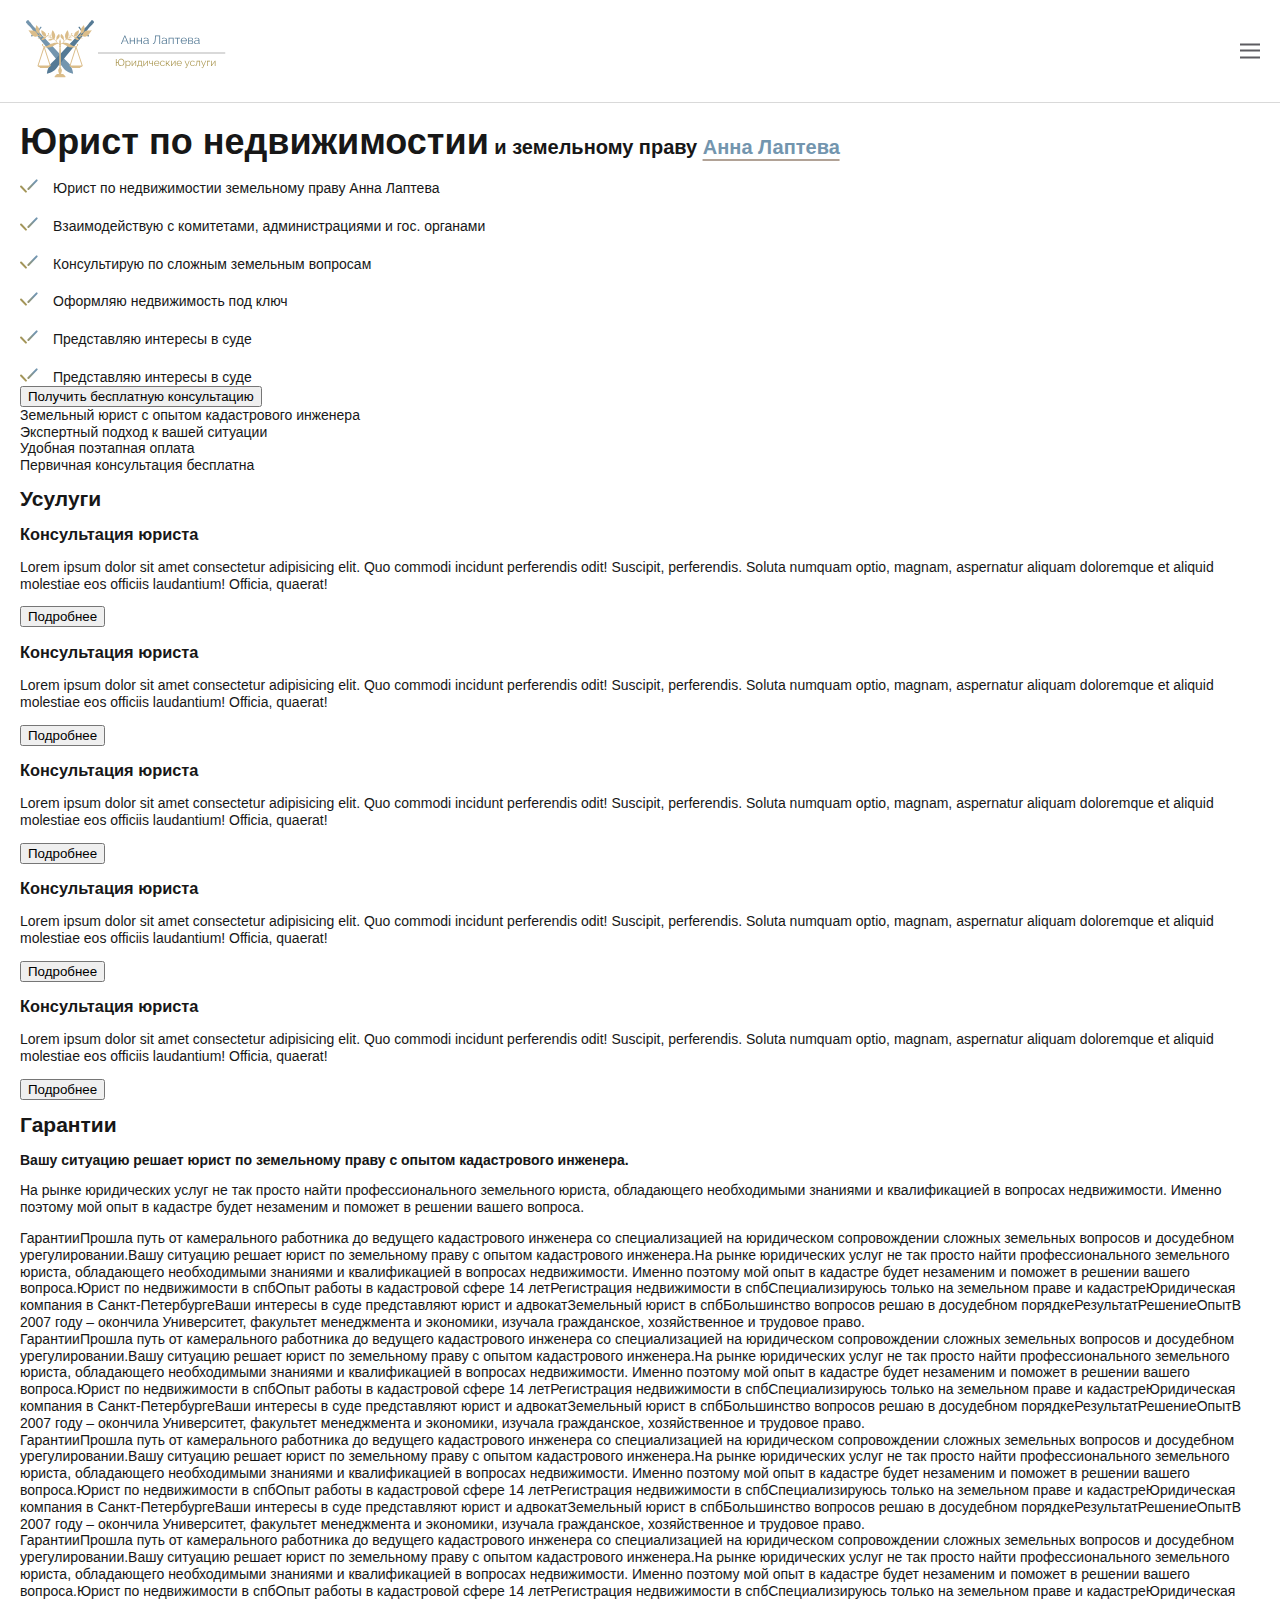
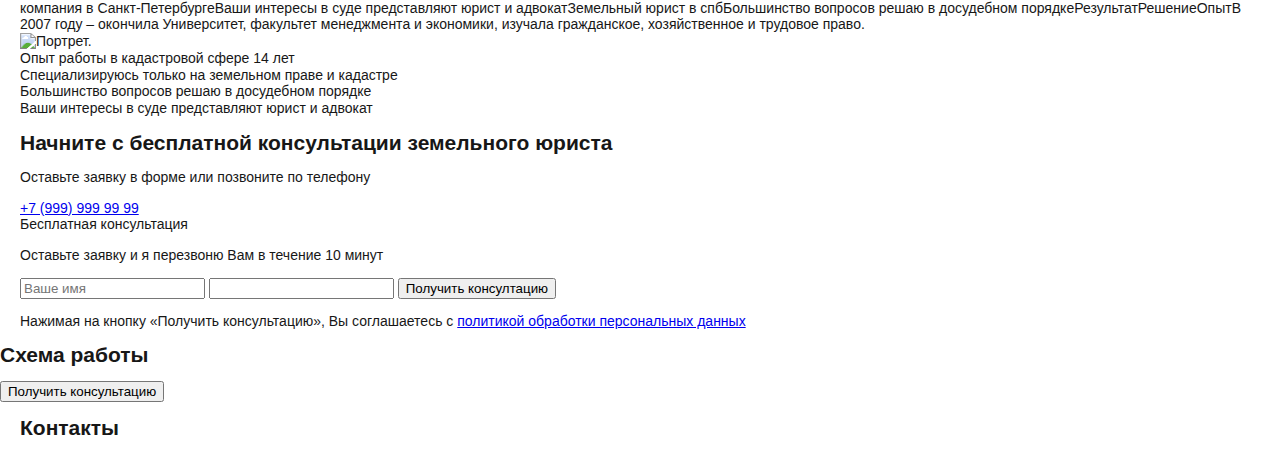
==== index.html @ 81b65972 "Инициализация файлов, разметка и шапка мобильной версии" ====
<!DOCTYPE html>
<html lang="ru">
<head>
    <meta charset="UTF-8">
    <meta http-equiv="X-UA-Compatible" content="IE=edge">
    <meta name="viewport" content="width=device-width, initial-scale=1.0">
    <link rel="stylesheet" href="src/style/style.css">
    <title>Анна Лаптева | Юридические услуги</title>
</head>
<body>
    <header>
        <div class="header__container container">
            <a href="#" class="header__logo-link">
                <img src="src/img/logo.svg" width="213" height="52" alt="Логотип юридических услуг.">
            </a>
            <button class="button button-menu" type="button" aria-label="открыть меню"><span></span></button>
            <nav>
                <ul class="list">
                    <li>
                        <a>
                            Услуги
                        </a>
                    </li>
                    <li>
                        <a>
                            Гарантии
                        </a>
                    </li>
                    <li>
                        <a>
                            Юридическая практика
                        </a>
                    </li>
                    <li>
                        <a>
                            Схема работы
                        </a>
                    </li>
                    <li>
                        <a>
                            Контакты
                        </a>
                    </li>
                </ul>
                <button type="button" class="header__button-callback">Заказать звонок</button>
            </nav>
           
        </div>
    </header>

    <main>
        <section class="intro">
            <div class="intro__container container">
            <h1 class="visually-hidden">
                Юридические услуги и сео информация
            </h1>
            <h2><span>Юрист по недвижимостии</span> и земельному праву <span class="name">Анна&nbsp;Лаптева</span></h2>

            <ul class="intro__list-advantages list">
                <li>Юрист по недвижимостии земельному праву Анна Лаптева
                </li>
                <li>Взаимодействую с комитетами, администрациями и гос. органами</li>
                <li>Консультирую по сложным земельным вопросам</li>
                <li>Оформляю недвижимость под ключ</li>
                <li>Представляю интересы в суде</li>
                <li>Представляю интересы в суде</li>
            </ul>

            <button type="button" class="intro__button-callback">Получить бесплатную консультацию</button>

            <div class="intro__inner-wrapper">
                <ul class="intro__inner-list-advantages list">
                    <li>
                        Земельный юрист
                        с опытом кадастрового инженера
                    </li>
                    <li>
                        Экспертный подход к вашей ситуации
                    </li>
                    <li>
                        Удобная поэтапная оплата
                    </li>
                    <li>
                        Первичная консультация бесплатна
                    </li>
                </ul>
            </div>
        </div>
        </section>
        <section class="services">
            <div class="services__container container">
                <h2>Усулуги</h2>
                <ul class="services__list list">
                    <li>
                        <h3>Консультация юриста</h3>
                        <p class="services__description">Lorem ipsum dolor sit amet consectetur adipisicing elit. Quo commodi incidunt perferendis odit! Suscipit, perferendis. Soluta numquam optio, magnam, aspernatur aliquam doloremque et aliquid molestiae eos officiis laudantium! Officia, quaerat!</p>
                        <button type="button">Подробнее</button>
                    </li>
                    <li>
                        <h3>Консультация юриста</h3>
                        <p class="services__description">Lorem ipsum dolor sit amet consectetur adipisicing elit. Quo commodi incidunt perferendis odit! Suscipit, perferendis. Soluta numquam optio, magnam, aspernatur aliquam doloremque et aliquid molestiae eos officiis laudantium! Officia, quaerat!</p>
                        <button type="button">Подробнее</button>
                    </li>
                    <li>
                        <h3>Консультация юриста</h3>
                        <p class="services__description">Lorem ipsum dolor sit amet consectetur adipisicing elit. Quo commodi incidunt perferendis odit! Suscipit, perferendis. Soluta numquam optio, magnam, aspernatur aliquam doloremque et aliquid molestiae eos officiis laudantium! Officia, quaerat!</p>
                        <button type="button">Подробнее</button>
                    </li>
                    <li>
                        <h3>Консультация юриста</h3>
                        <p class="services__description">Lorem ipsum dolor sit amet consectetur adipisicing elit. Quo commodi incidunt perferendis odit! Suscipit, perferendis. Soluta numquam optio, magnam, aspernatur aliquam doloremque et aliquid molestiae eos officiis laudantium! Officia, quaerat!</p>
                        <button type="button">Подробнее</button>
                    </li>
                    <li>
                        <h3>Консультация юриста</h3>
                        <p class="services__description">Lorem ipsum dolor sit amet consectetur adipisicing elit. Quo commodi incidunt perferendis odit! Suscipit, perferendis. Soluta numquam optio, magnam, aspernatur aliquam doloremque et aliquid molestiae eos officiis laudantium! Officia, quaerat!</p>
                        <button type="button">Подробнее</button>
                    </li>
                </ul>
            </div>
            
        </section>
        <section class="guarantees">
            <div class="guarantees__container container">
                <h2>Гарантии</h2>
                <p><b>
                    Вашу ситуацию решает юрист
                    по земельному праву с опытом кадастрового инженера.
                </b>
                </p>
                <p>На рынке юридических услуг не так просто найти профессионального земельного юриста, обладающего необходимыми знаниями и квалификацией в вопросах недвижимости. Именно поэтому мой опыт в кадастре будет незаменим и поможет в решении вашего вопроса.</p>
                <ul class="guarantees__about-list list">
                    <li>ГарантииПрошла путь от камерального работника до ведущего кадастрового инженера со специализацией на юридическом сопровождении сложных земельных вопросов и досудебном урегулировании.Вашу ситуацию решает юрист  по земельному праву с опытом кадастрового инженера.На рынке юридических услуг не так просто найти профессионального земельного юриста, обладающего необходимыми знаниями и квалификацией в вопросах недвижимости. Именно поэтому мой опыт в кадастре будет незаменим и поможет в решении вашего вопроса.Юрист по недвижимости в спбОпыт работы в кадастровой сфере 14 летРегистрация недвижимости в спбСпециализируюсь только на земельном праве и кадастреЮридическая компания в Санкт-ПетербургеВаши интересы в суде представляют юрист и адвокатЗемельный юрист в спбБольшинство вопросов решаю в досудебном порядкеРезультатРешениеОпытВ 2007 году – окончила Университет, факультет менеджмента и экономики, изучала гражданское, хозяйственное и трудовое право.</li>
                    <li>ГарантииПрошла путь от камерального работника до ведущего кадастрового инженера со специализацией на юридическом сопровождении сложных земельных вопросов и досудебном урегулировании.Вашу ситуацию решает юрист
                    по земельному праву с опытом кадастрового инженера.На рынке юридических услуг не так просто найти профессионального земельного юриста, обладающего необходимыми знаниями и квалификацией в вопросах недвижимости. Именно поэтому мой опыт в кадастре будет незаменим и поможет в решении вашего вопроса.Юрист по недвижимости в спбОпыт работы в кадастровой сфере 14 летРегистрация недвижимости в спбСпециализируюсь только на земельном праве и кадастреЮридическая компания в Санкт-ПетербургеВаши интересы в суде представляют юрист и адвокатЗемельный юрист в спбБольшинство вопросов решаю в досудебном порядкеРезультатРешениеОпытВ 2007 году – окончила Университет, факультет менеджмента и экономики, изучала гражданское, хозяйственное и трудовое право.</li>
                    <li>ГарантииПрошла путь от камерального работника до ведущего кадастрового инженера со специализацией на юридическом сопровождении сложных земельных вопросов и досудебном урегулировании.Вашу ситуацию решает юрист
                    по земельному праву с опытом кадастрового инженера.На рынке юридических услуг не так просто найти профессионального земельного юриста, обладающего необходимыми знаниями и квалификацией в вопросах недвижимости. Именно поэтому мой опыт в кадастре будет незаменим и поможет в решении вашего вопроса.Юрист по недвижимости в спбОпыт работы в кадастровой сфере 14 летРегистрация недвижимости в спбСпециализируюсь только на земельном праве и кадастреЮридическая компания в Санкт-ПетербургеВаши интересы в суде представляют юрист и адвокатЗемельный юрист в спбБольшинство вопросов решаю в досудебном порядкеРезультатРешениеОпытВ 2007 году – окончила Университет, факультет менеджмента и экономики, изучала гражданское, хозяйственное и трудовое право.</li>
                    <li>ГарантииПрошла путь от камерального работника до ведущего кадастрового инженера со специализацией на юридическом сопровождении сложных земельных вопросов и досудебном урегулировании.Вашу ситуацию решает юрист
                     по земельному праву с опытом кадастрового инженера.На рынке юридических услуг не так просто найти профессионального земельного юриста, обладающего необходимыми знаниями и квалификацией в вопросах недвижимости. Именно поэтому мой опыт в кадастре будет незаменим и поможет в решении вашего вопроса.Юрист по недвижимости в спбОпыт работы в кадастровой сфере 14 летРегистрация недвижимости в спбСпециализируюсь только на земельном праве и кадастреЮридическая компания в Санкт-ПетербургеВаши интересы в суде представляют юрист и адвокатЗемельный юрист в спбБольшинство вопросов решаю в досудебном порядкеРезультатРешениеОпытВ 2007 году – окончила Университет, факультет менеджмента и экономики, изучала гражданское, хозяйственное и трудовое право.</li>
                    </ul>
                <img src="" alt="Портрет.">
                <ul class="guarantees__advantages-list list">
                    <li>Опыт работы в кадастровой сфере 14 лет</li>
                    <li>Специализируюсь только на земельном праве и кадастре</li>
                    <li>Большинство вопросов решаю в досудебном порядке</li>
                    <li>Ваши интересы в суде представляют юрист и адвокат</li>
                </ul>
            </div>
        </section>
        <section class="callback">
            <div class="callback__container container">
                <h2>Начните с бесплатной консультации земельного юриста</h2>
                <p>Оставьте заявку в форме
                    или позвоните по телефону</p>
                <a href="#">+7 (999) 999 99 99</a>
                <ul class="callback__social-list social-list list">
                    <li></li>
                    <li></li>
                    <li></li>
                </ul>

                <div class="callback__form">
                    <span>Бесплатная консультация</span>
                    <p>Оставьте заявку и я перезвоню Вам
                        в течение 10 минут</p>
                    <form method="get">
                        <label>
                            <input type="text" placeholder="Ваше имя">
                        </label>
                        <label>
                            <input type="text">
                        </label>
                        <button type="submit">Получить консултацию</button>
                        <p>Нажимая на кнопку «Получить консультацию», Вы соглашаетесь с <a href="#">политикой обработки персональных данных</a></p>
                    </form>
                </div>
            </div>
        </section>
        <section class="working-scheme">
            <div class="working-scheme__container">
                <h2>Схема работы</h2>
                <ul class="working-scheme__list list">
                    <li></li>
                    <li></li>
                    <li></li>
                    <li></li>
                    <li></li>
                    <li></li>
                    <li></li>
                </ul>
                <button type="button">Получить консультацию</button>
            </div>
        </section>
        <section class="contacts">
            <div class="contacts__container container">
                <h2>Контакты</h2>
            </div>
            <ul class="contacts__list list">
                <li></li>
            </ul>
        </section>

        <footer>
            <div class="footer__container">

            </div>
        </footer>
    </main>
    
</body>
</html>
---- src/style/style.css ----
:root {
    --black: #171717;
    --gold: #B1A296;
    --blue: #557A95;
    --light-blue: #7395AE;
    --light-brown: #938E94;
    --brown: #5D5C61;
    --gray-border: #D9D9D9;
    --white: #ffffff;
    --main-font: "Open Sans", "Arial", sans-serif;
    --trans: 0.225s cubic-bezier(.215, .61, .355, 1);
}


@font-face {
	font-family: 'Open Sans';
	src: url('../fonts/OpenSans-Regular.woff2') format('woff2') url('OpenSans-Regular.woff') format('woff');
	font-weight: 400;
	font-style: normal;
}

@font-face {
	font-family: 'Open Sans';
	src: url('../fonts/OpenSans-Medium.woff2') format('woff2') url('OpenSans-Medium.woff') format('woff');
	font-weight: 500;
	font-style: normal;
}

@font-face {
	font-family: 'Open Sans';
	src: url('../fonts/OpenSans-SemiBold.woff2') format('woff2') url('OpenSans-SemiBold.woff') format('woff');
	font-weight: 600;
	font-style: normal;
}

@font-face {
	font-family: 'Open Sans';
	src: url('../fonts/OpenSans-Bold.woff2') format('woff2') url('OpenSans-Bold.woff') format('woff');
	font-weight: 700;
	font-style: normal;
}




*,
::after,
::before {
  box-sizing: border-box;
}

html {
  box-sizing: border-box;
  height: 100%;
}

body.lock {
  overflow: hidden;
}

body {
  margin: 0;
  padding: 0;
  min-height: 100%;
  min-width: 320px;
  display: flex;
  flex-direction: column;
  overflow-x: hidden;

  font-family: var(--main-font);
  font-weight: 400;
  font-size: 14px;
  line-height: 120%;
  font-style: normal;

  scroll-behavior: smooth;
  overflow-x: hidden;

  display: flex;
  flex-direction: column;
  -webkit-font-smoothing: antialiased;
  -moz-osx-font-smoothing: grayscale;
  color: var(--black);
  position: relative;
}

.list {
    padding: 0;
    margin: 0;
    list-style: none;
}

.container {
    width: 100%;
    margin: 0 auto;
    padding: 0 20px;
}

.visually-hidden {
    position: absolute;
    width: 1px;
    height: 1px;
    margin: -1px;
    border: 0;
    padding: 0;
    white-space: nowrap;
    clip-path: inset(100%);
    clip: rect(0 0 0 0);
    overflow: hidden;
}

.button {
    background-color: transparent;
    border: none;
    padding: 0;
}

header {
    border-bottom: 1px solid var(--gray-border);
    position: fixed;
    background-color: var(--white);
    width: 100%;
    top: 0;
    background-color: var(--white);
    z-index: 10;
}

.header__container {
    padding: 20px 20px;
    display: flex;
    justify-content: flex-start;
    align-items: center;
    position: relative;
    width: 100%;
}

.header__logo-link img {
    height: 58px;
}

nav {
    display: none;
}

.button-menu {
    width: 20px;
    height: 15px;
    display: flex;
    align-items: center;
    position: absolute;
    top: 50%;
    transform: translateY(-50%);
    right: 20px;
}

.button-menu span {
    background-color: var(--brown);
    display: block;
    height: 2px;
    width: 100%;
}

.button-menu span::before,
.button-menu span::after {
    content: "";
    width: 100%;
    height: 2px;
    background-color: var(--brown);
    display: block;
    position: absolute;
}

.button-menu span::before {
    top: 0;
}

.button-menu span::after {
    bottom: 0;
}

.intro {
    padding-top: 130px;
}

.intro h2 {
    font-weight: 700;
    font-size: 20px;
    line-height: 120%;
    margin: 0;
    margin-bottom: 20px;
}

.intro h2 span:not(.name) {
    font-size: 36px;
}

.intro h2 span.name {
    color: var(--light-blue);
    position: relative;
}

.intro h2 span.name::after {
    content:"";
    width: 100%;
    height: 2px;
    display: block;
    background-color: var(--gold);
    right: 50%;
    transform: translateX(50%);
    bottom: -3px;
    position: absolute;
}

.intro__list-advantages li {
    position: relative;
    font-size: 14px;
    line-height: 120%;
}

.intro__list-advantages li::before {
    content: "";
    width: 18px;
    height: 14px;
    background-image: url(../img/check.svg);
    background-position: center;
    background-repeat: no-repeat;
    background-size: 18px 14px;
    display: inline-block;
    margin-right: 15px;

}

.intro__list-advantages li:not(:last-of-type){
    margin-bottom: 20px;
}
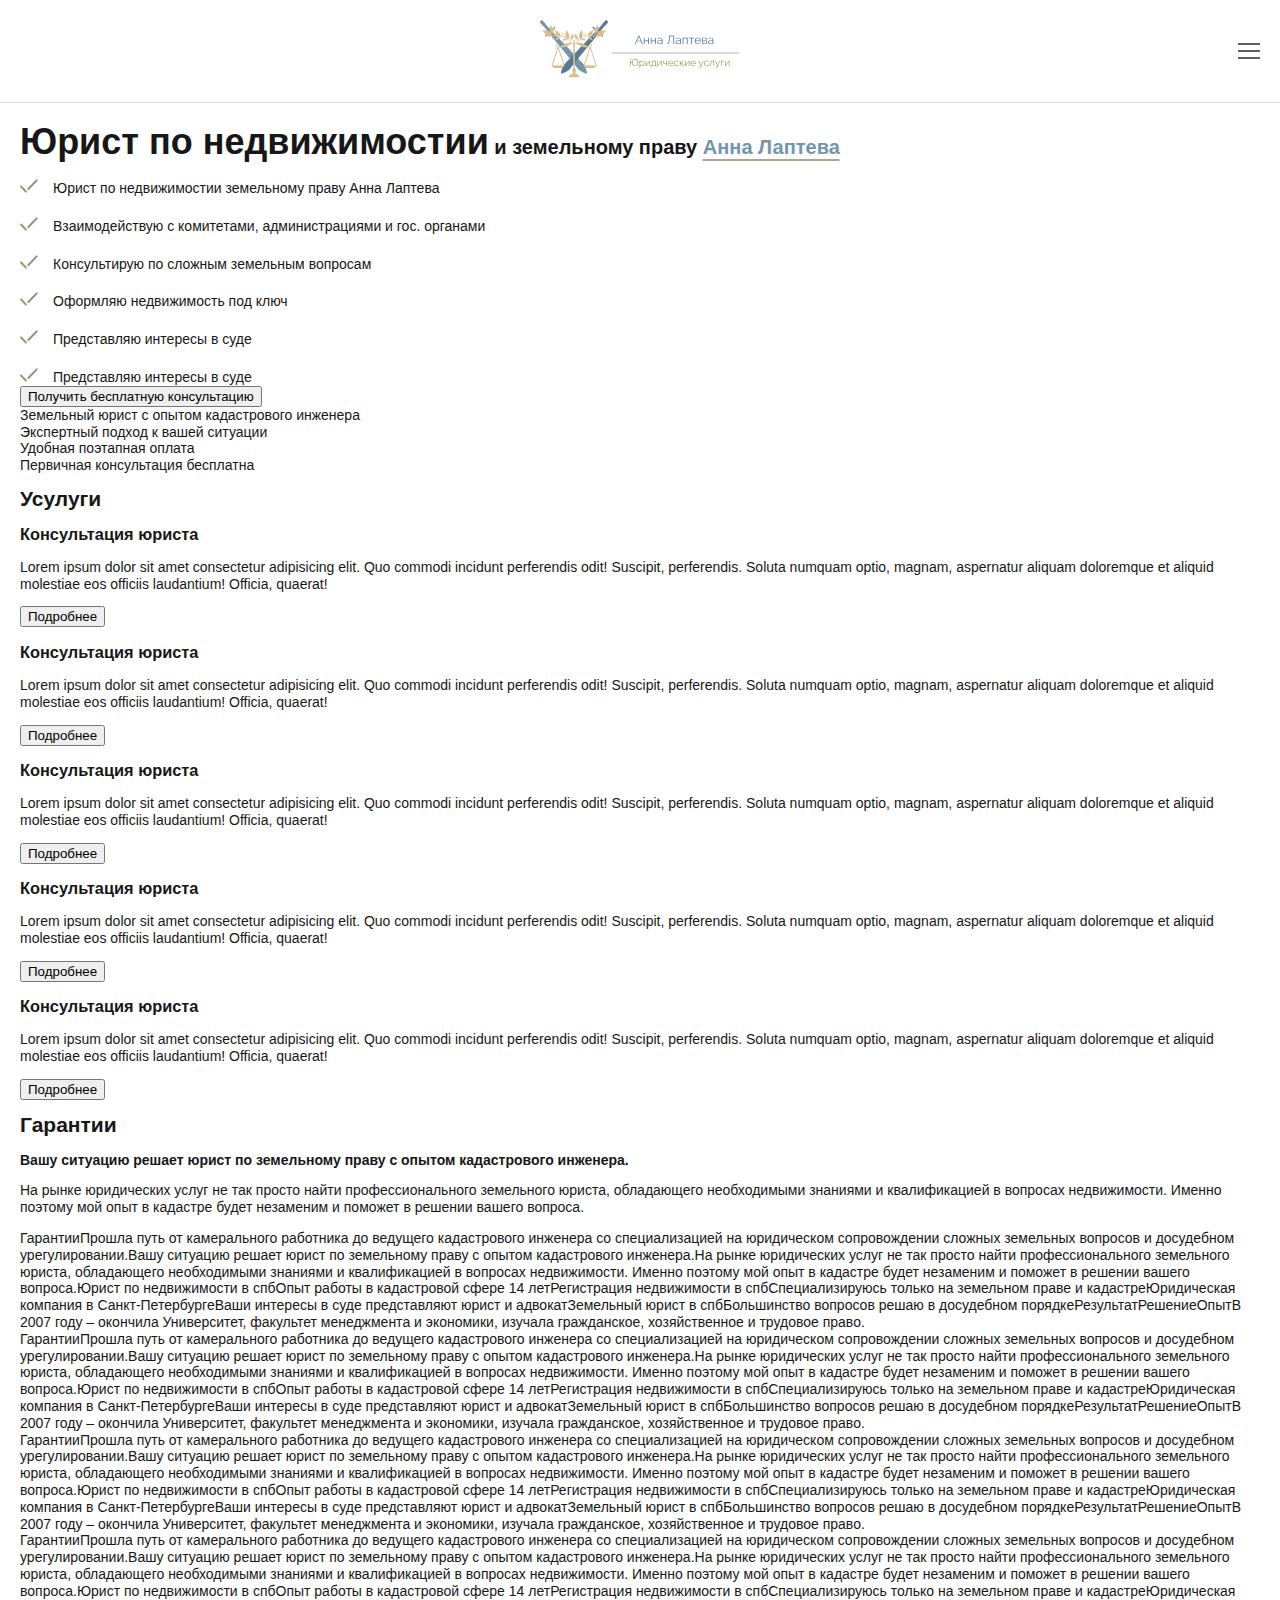
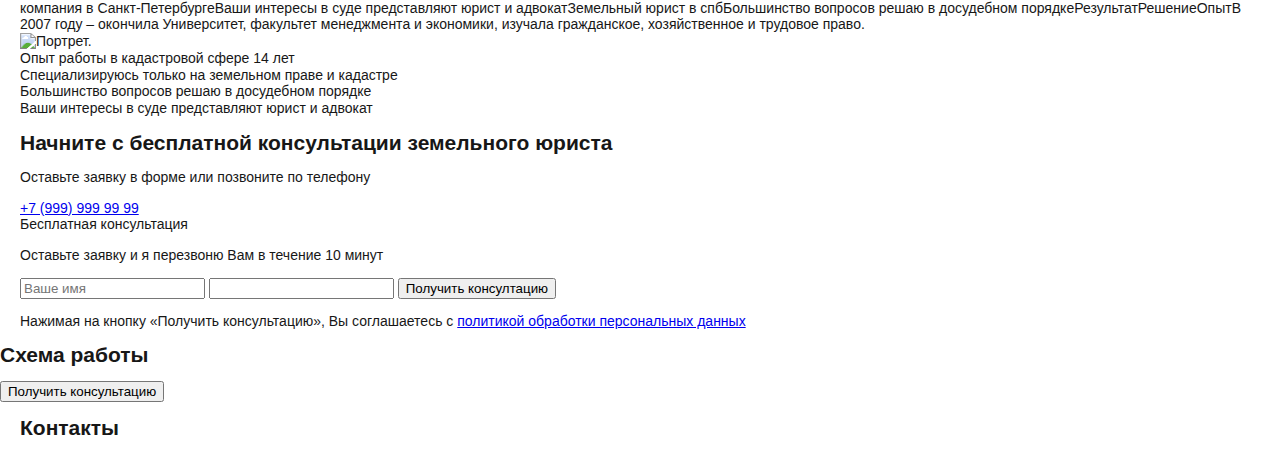
==== commit e6e0a990: "Мобильное меню" ====
--- a/index.html
+++ b/index.html
@@ -14,10 +14,11 @@
                 <img src="src/img/logo.svg" width="213" height="52" alt="Логотип юридических услуг.">
             </a>
             <button class="button button-menu" type="button" aria-label="открыть меню"><span></span></button>
-            <nav>
-                <ul class="list">
-                    <li>
-                        <a>
+            <nav class="header__navigation">
+                <div class="header__nav-wrapper">
+                  <ul class="header__menu-list list">
+                    <li>
+                        <a class="current-item">
                             Услуги
                         </a>
                     </li>
@@ -42,7 +43,42 @@
                         </a>
                     </li>
                 </ul>
-                <button type="button" class="header__button-callback">Заказать звонок</button>
+               
+                <ul class="header__social-list social-list list">
+                    <li>
+                        <a href="#">
+                            <svg width="30" height="30" viewBox="0 0 30 30" fill="none" xmlns="http://www.w3.org/2000/svg">
+                                <g clip-path="url(#clip0_16_2)">
+                                <path d="M15 30C23.2843 30 30 23.2843 30 15C30 6.71574 23.2843 0 15 0C6.71574 0 0 6.71574 0 15C0 23.2843 6.71574 30 15 30Z" fill="#DBBD8A"/>
+                                <path d="M6.24282 14.8699C6.24282 14.8699 13.7428 11.7919 16.3439 10.7081C17.3411 10.2746 20.7226 8.88726 20.7226 8.88726C20.7226 8.88726 22.2833 8.28036 22.1532 9.75432C22.1098 10.3613 21.763 12.4855 21.4162 14.7832C20.896 18.0347 20.3324 21.5896 20.3324 21.5896C20.3324 21.5896 20.2457 22.5867 19.5087 22.7601C18.7717 22.9335 17.5578 22.1532 17.3411 21.9797C17.1676 21.8497 14.0896 19.8988 12.9625 18.9451C12.659 18.685 12.3122 18.1648 13.0058 17.5578C14.5665 16.1272 16.4306 14.3497 17.5578 13.2226C18.0781 12.7023 18.5983 11.4884 16.4306 12.9624C13.3526 15.0867 10.318 17.0809 10.318 17.0809C10.318 17.0809 9.6243 17.5144 8.32374 17.1242C7.02312 16.7341 5.50578 16.2139 5.50578 16.2139C5.50578 16.2139 4.46538 15.5636 6.24282 14.8699Z" fill="white"/>
+                                </g>
+                                <defs>
+                                <clipPath id="clip0_16_2">
+                                <rect width="30" height="30" fill="white"/>
+                                </clipPath>
+                                </defs>
+                                </svg>
+                        </a>
+                    </li>
+                    <li>
+                        <a href="#">
+                            <svg width="30" height="30" viewBox="0 0 30 30" fill="none" xmlns="http://www.w3.org/2000/svg">
+                                <path fill-rule="evenodd" clip-rule="evenodd" d="M25.6291 4.35966C22.809 1.5498 19.0584 0.00157932 15.0626 0C6.82939 0 0.128541 6.6683 0.125246 14.8647C0.124148 17.4848 0.812005 20.0423 2.1191 22.2966L0 30L7.91853 27.9328C10.1002 29.1171 12.5567 29.7412 15.0567 29.7422H15.0628C23.2952 29.7422 29.9967 23.0731 30 14.8766C30.0016 10.9045 28.4493 7.16952 25.6291 4.35966ZM15.0628 27.2315H15.0577C12.83 27.2306 10.6449 26.635 8.73875 25.5093L8.28536 25.2415L3.58646 26.4682L4.84071 21.9087L4.54547 21.4413C3.30269 19.474 2.64628 17.2002 2.64725 14.8657C2.64998 8.05313 8.2195 2.51072 15.0677 2.51072C18.3838 2.51197 21.501 3.79888 23.8451 6.13433C26.1891 8.46979 27.4793 11.5742 27.478 14.8756C27.4752 21.6887 21.9057 27.2315 15.0628 27.2315ZM21.8728 17.9777C21.4996 17.7918 19.6646 16.8932 19.3225 16.7692C18.9804 16.6453 18.7316 16.5833 18.4827 16.9552C18.2339 17.327 17.5187 18.1637 17.3009 18.4115C17.0832 18.6595 16.8655 18.6905 16.4923 18.5045C16.119 18.3186 14.9164 17.9264 13.4908 16.6609C12.3813 15.6761 11.6322 14.4596 11.4145 14.0878C11.1968 13.7159 11.3914 13.5148 11.5782 13.3297C11.7461 13.1632 11.9514 12.8959 12.1381 12.6789C12.3246 12.462 12.3868 12.3071 12.5112 12.0592C12.6357 11.8113 12.5735 11.5944 12.4801 11.4085C12.3868 11.2225 11.6404 9.39426 11.3294 8.65056C11.0265 7.92626 10.7187 8.02425 10.4896 8.01292C10.2722 8.00214 10.0231 7.99984 9.77432 7.99984C9.5255 7.99984 9.12116 8.09281 8.77902 8.46464C8.43693 8.83651 7.47279 9.73515 7.47279 11.5634C7.47279 13.3916 8.81014 15.1579 8.99677 15.4058C9.18336 15.6537 11.6286 19.4056 15.3726 21.0145C16.2631 21.3972 16.9583 21.6257 17.5003 21.797C18.3945 22.0796 19.2081 22.0397 19.8512 21.9441C20.5683 21.8375 22.0594 21.0455 22.3704 20.1779C22.6815 19.3102 22.6815 18.5665 22.5881 18.4116C22.4949 18.2566 22.2461 18.1637 21.8728 17.9777Z" fill="#DBBD8A"/>
+                                </svg>
+                        </a>
+                    </li>
+                </ul>
+
+                <button type="button" class="header__button-callback button button--gold">Заказать звонок</button>
+                
+                <a href="#" class="header__phone-link">
+                    <svg width="31" height="31" viewBox="0 0 31 31" fill="none" xmlns="http://www.w3.org/2000/svg">
+                        <path d="M26.1501 30.075H25.7541C21.2923 29.5915 17.0057 28.076 13.2359 25.6496C9.73391 23.4278 6.76055 20.4717 4.52316 16.9875C2.0818 13.2225 0.560266 8.93989 0.0806856 4.48325C0.0258606 3.95169 0.079997 3.41455 0.23984 2.90447C0.399666 2.39438 0.661858 1.92194 1.01051 1.51584C1.34961 1.10429 1.76817 0.764721 2.24142 0.517225C2.71464 0.269746 3.23291 0.119369 3.76553 0.0750122H8.24244C9.21207 0.0759899 10.1494 0.422302 10.8851 1.05141C11.6209 1.68052 12.1065 2.55097 12.2544 3.50555C12.418 4.73176 12.7242 5.93483 13.167 7.09045C13.4363 7.81666 13.492 8.6044 13.3274 9.36102C13.1626 10.1176 12.7844 10.8117 12.2372 11.3615L11.1869 12.4078C12.8406 15.0085 15.0589 17.2066 17.6784 18.84L18.7288 17.8109C19.2806 17.2657 19.9775 16.8891 20.737 16.7249C21.4965 16.5609 22.2872 16.6163 23.0163 16.8846C24.1777 17.3217 25.3849 17.6266 26.615 17.7937C27.5896 17.9397 28.4772 18.4349 29.1114 19.1865C29.7454 19.9383 30.0824 20.8946 30.0588 21.876V25.9927C30.0588 27.0633 29.633 28.0904 28.8746 28.8491C28.1163 29.6078 27.0871 30.0362 26.0123 30.0407L26.1501 30.075ZM8.24244 2.63076H4.12713C3.92506 2.64407 3.7278 2.69805 3.54728 2.78944C3.36674 2.88083 3.20669 3.00774 3.07677 3.16249C2.95035 3.30745 2.85465 3.4764 2.79547 3.65916C2.73629 3.84193 2.71483 4.03472 2.7324 4.22596C3.14994 8.26846 4.51218 12.1573 6.70996 15.581C8.736 18.7486 11.4337 21.4359 14.6134 23.4541C18.0526 25.6664 21.9607 27.0524 26.0296 27.5021C26.2412 27.5139 26.453 27.482 26.6515 27.4083C26.85 27.3344 27.0312 27.2203 27.1832 27.0733C27.4574 26.7934 27.6118 26.4182 27.6137 26.027V21.9275C27.6215 21.5666 27.4961 21.2153 27.2612 20.9402C27.0264 20.6652 26.6983 20.4855 26.3395 20.4352C24.917 20.2446 23.5197 19.8995 22.1725 19.4061C21.9072 19.3073 21.6191 19.2853 21.3417 19.3431C21.0643 19.4007 20.8091 19.5356 20.6056 19.732L18.8837 21.4472C18.6821 21.6431 18.4223 21.769 18.1431 21.8061C17.8638 21.8431 17.5802 21.7894 17.334 21.6531C13.6599 19.5848 10.6186 16.5613 8.53516 12.9052C8.39256 12.6616 8.33546 12.3776 8.37288 12.098C8.41029 11.8186 8.54009 11.5594 8.74179 11.3615L10.4637 9.6462C10.6611 9.44726 10.797 9.19594 10.855 8.92222C10.913 8.6485 10.8907 8.36392 10.7908 8.10246C10.2935 6.76109 9.94706 5.36894 9.75771 3.95152C9.71499 3.5832 9.53615 3.2439 9.25603 2.99975C8.97592 2.75558 8.61459 2.62405 8.24244 2.63076Z" fill="#DBBD8A"/>
+                        </svg>
+                        + 7 (999) 999 99 99
+                </a>
+                </div>
+                
             </nav>
            
         </div>
@@ -206,6 +242,6 @@
             </div>
         </footer>
     </main>
-    
+    <script src="src/js/main.js"></script>
 </body>
 </html>--- a/src/style/style.css
+++ b/src/style/style.css
@@ -85,6 +85,10 @@
   position: relative;
 }
 
+body.lock {
+    overflow: hidden;
+}
+
 .list {
     padding: 0;
     margin: 0;
@@ -114,7 +118,18 @@
     background-color: transparent;
     border: none;
     padding: 0;
-}
+    border-radius: 5px;
+    height: 40px;
+    padding: 7px 10px;
+    font-size: 14px;
+    font-weight: 300;
+}
+
+.button--gold {
+    background-color: var(--gold);
+    color: var(--white);
+}
+
 
 header {
     border-bottom: 1px solid var(--gray-border);
@@ -129,7 +144,7 @@
 .header__container {
     padding: 20px 20px;
     display: flex;
-    justify-content: flex-start;
+    justify-content: center;
     align-items: center;
     position: relative;
     width: 100%;
@@ -139,19 +154,107 @@
     height: 58px;
 }
 
-nav {
-    display: none;
-}
-
-.button-menu {
-    width: 20px;
-    height: 15px;
+.header__navigation {
+    background: rgba(115, 149, 174, 0.6);
+    position: absolute;
+    bottom: 0;
+    left: 0;
+    right: 0;
+    top: 103px;
+    z-index: 1002;
+    width: 100%;
+    height: 100vh;
+    transform: translateX(100%);
+    transition: all var(--trans);
+}
+
+.header__navigation--show {
+    transform: translateX(0);
+}
+
+.header__nav-wrapper {
+    background-color: var(--white);
+    width: 70%;
+    position: absolute;
+    top: 0;
+    right: 0;
+    bottom: 0;
+    padding: 20px;
+}
+
+.header__phone-link {
+    color: var(--brown);
+    font-size: 16px;
+    text-decoration: none;
+    font-weight: 600;
+    display: block;
+    margin-bottom: 20px;
     display: flex;
     align-items: center;
+}
+
+.header__menu-list li {
+    color: var(--blue);
+    font-size: 20px;
+    font-weight: 600;
+    line-height: 120%;
+    margin-bottom: 20px;
+}
+
+.header__menu-list a {
+    position: relative;
+    display: inline-block;
+}
+
+.header__menu-list a.current-item::after {
+    content: "";
+    width: 100%;
+    height: 2px;
+    background-color: var(--gold);
+    bottom: -3px;
+    display: block;
+    position: absolute;
+}
+
+.header__social-list {
+    display: flex;
+    align-items: center;
+    margin-bottom: 15px;
+}
+
+.header__social-list li {
+    margin-right: 10px;
+}
+
+.header__button-callback {
+    margin-bottom: 20px;
+}
+
+.header__social-list li:nth-child(1) {
+    grid-column: 1/2;
+   justify-self: end;
+}
+
+.header__social-list li:nth-child(2) {
+    grid-column: 2/3;
+   justify-self: start;
+}
+
+.header__social-list li:nth-child(3) {
+    grid-column:1/-1;
+}
+
+.button-menu {
+    width: 22px;
+    height: 16px;
+    display: flex;
+    align-items: center;
+    justify-content: center;
     position: absolute;
     top: 50%;
     transform: translateY(-50%);
     right: 20px;
+    padding: 0;
 }
 
 .button-menu span {
@@ -159,24 +262,45 @@
     display: block;
     height: 2px;
     width: 100%;
-}
-
-.button-menu span::before,
-.button-menu span::after {
+    pointer-events: none;
+    position: relative;
+}
+
+.button-menu::before,
+.button-menu::after {
     content: "";
-    width: 100%;
+    width: 22px;
     height: 2px;
     background-color: var(--brown);
     display: block;
     position: absolute;
 }
 
-.button-menu span::before {
+.button-menu::before {
     top: 0;
 }
 
-.button-menu span::after {
+.button-menu::after {
     bottom: 0;
+}
+
+.button-menu.button-menu--open span {
+    width: 0;
+    transform: scale(0);
+}
+
+.button-menu.button-menu--open::after {
+    transition: all var(--trans);
+    bottom: 50%;
+    right: -50%;
+    transform: translate(-50%, 50%) rotate(-45deg);
+}
+
+.button-menu.button-menu--open::before {
+    transition: all var(--trans);
+    top: 50%;
+    right: -50%;
+    transform: translate(-50%, -50%) rotate(45deg);
 }
 
 .intro {
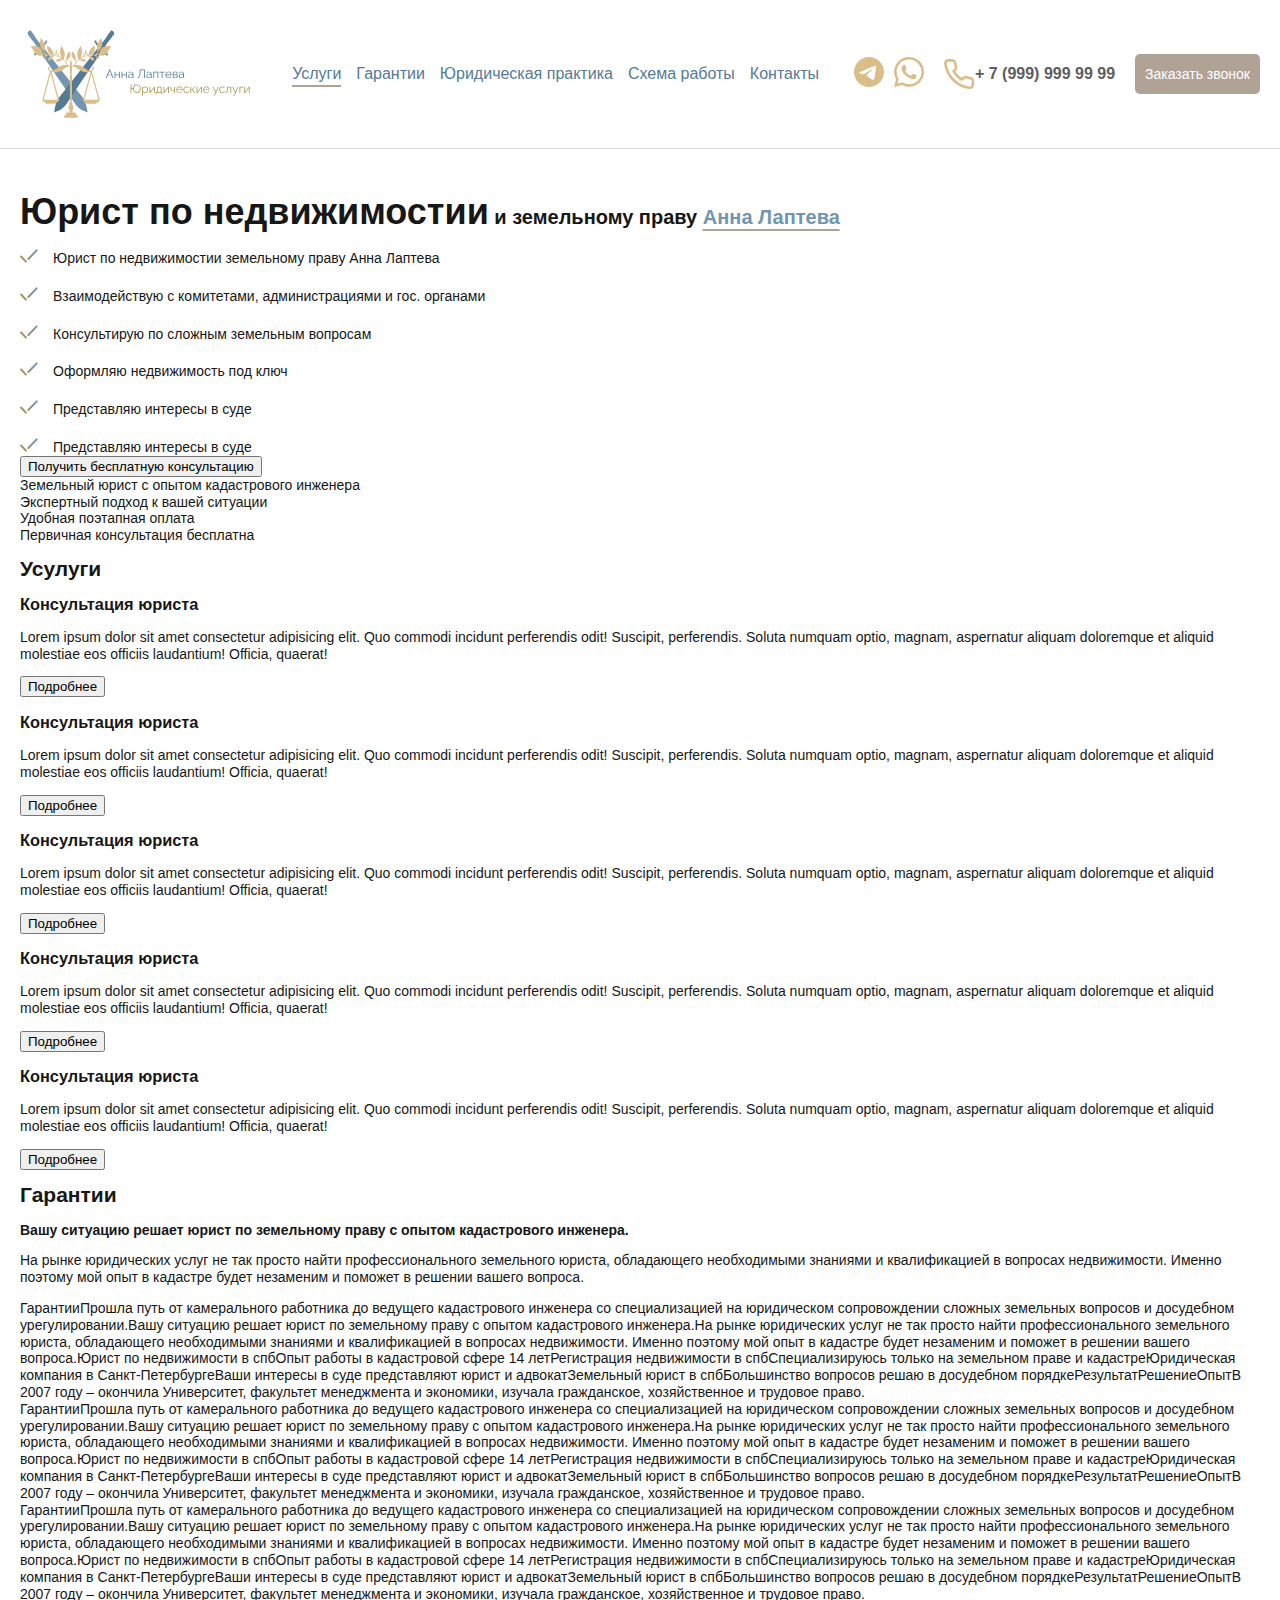
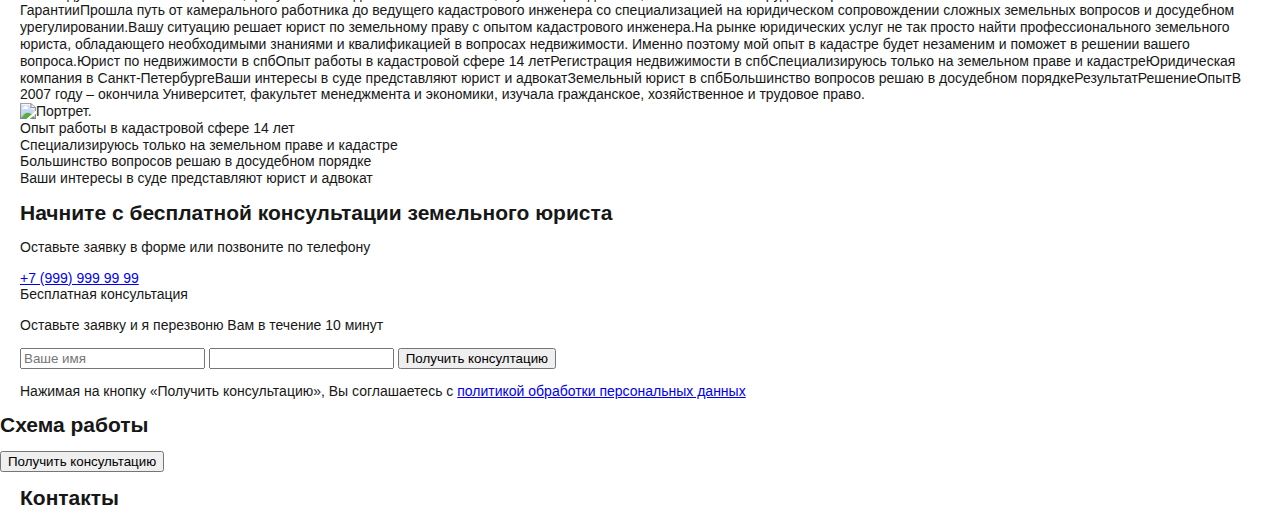
==== commit 2d64c039: "Шапка десктоп" ====
--- a/index.html
+++ b/index.html
@@ -11,7 +11,8 @@
     <header>
         <div class="header__container container">
             <a href="#" class="header__logo-link">
-                <img src="src/img/logo.svg" width="213" height="52" alt="Логотип юридических услуг.">
+                <img class="logo-mobile" src="src/img/logo.svg" width="213" height="52" alt="Логотип юридических услуг.">
+                <img class="logo-desk" src="src/img/logo-desk.svg" width="246" height="88" alt="Логотип юридических услуг.">
             </a>
             <button class="button button-menu" type="button" aria-label="открыть меню"><span></span></button>
             <nav class="header__navigation">
--- a/src/style/style.css
+++ b/src/style/style.css
@@ -154,6 +154,10 @@
     height: 58px;
 }
 
+.logo-desk {
+    display: none;
+}
+
 .header__navigation {
     background: rgba(115, 149, 174, 0.6);
     position: absolute;
@@ -198,7 +202,7 @@
     font-size: 20px;
     font-weight: 600;
     line-height: 120%;
-    margin-bottom: 20px;
+    margin-bottom: 40px;
 }
 
 .header__menu-list a {
@@ -357,4 +361,95 @@
 
 .intro__list-advantages li:not(:last-of-type){
     margin-bottom: 20px;
+}
+
+@media(min-width: 1280px) {
+
+    .container {
+        max-width: 1240px;
+        padding-left: 0;
+        padding-right: 0
+    }
+
+    .button-menu {
+        display: none;
+    }
+
+    .header__navigation {
+        position: static;
+        width: auto;
+        height: auto;
+        display: flex;
+        transform: translateX(0);
+    }
+
+    .header__nav-wrapper {
+        display: flex;
+        position: static;
+        width: auto;
+        align-items: center;
+        padding: 0;
+    }
+
+    .header__menu-list {
+        display: flex;
+        margin-right: 20px;
+    }
+
+    .header__menu-list li {
+        font-size: 16px;
+        font-weight: 500;
+        margin-bottom: 0;
+        margin-right: 15px;
+    }
+
+    .header__container {
+        justify-content: space-between;
+        align-items: center;
+        padding: 30px 0;
+    }
+
+    .header__button-callback {
+        order: 2;
+    }
+
+    .header__social-list {
+        margin-bottom: 0;
+        margin-right: 10px;
+    }
+
+    .header__phone-link {
+        margin-bottom: 0;
+        margin-right: 20px;
+    }
+
+    .header__button-callback {
+        margin-bottom: 0;
+    }
+
+    header {
+        position: fixed;
+        top: 0;
+        left: 0;
+        right: 0;
+        z-index: 10px;
+        background-color: var(--white);
+    }
+
+    .header__logo-link img {
+        width: 246.27px;
+        height: 88px;
+    }
+
+    .logo-mobile {
+        display: none;
+    }
+
+    .logo-desk {
+        display: block;
+    }
+
+    .intro {
+        padding-top: 200px;
+    }
 }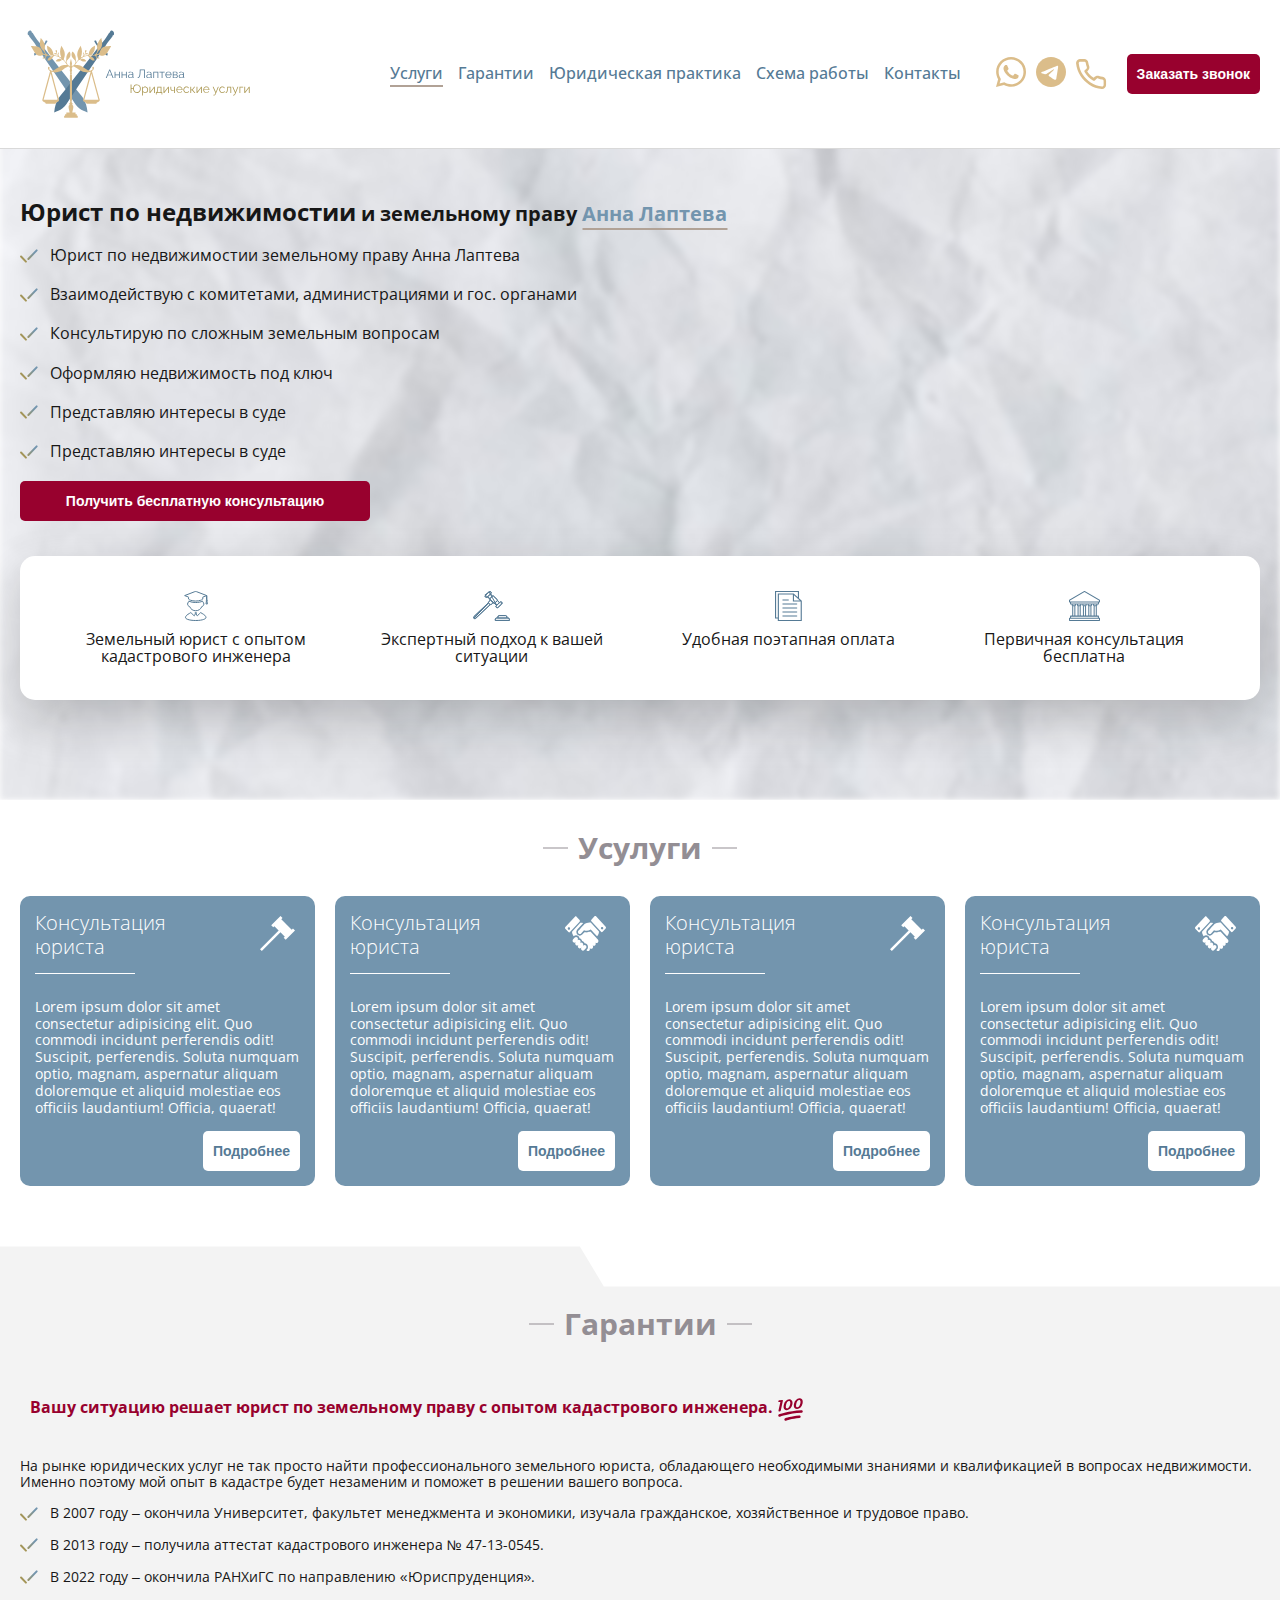
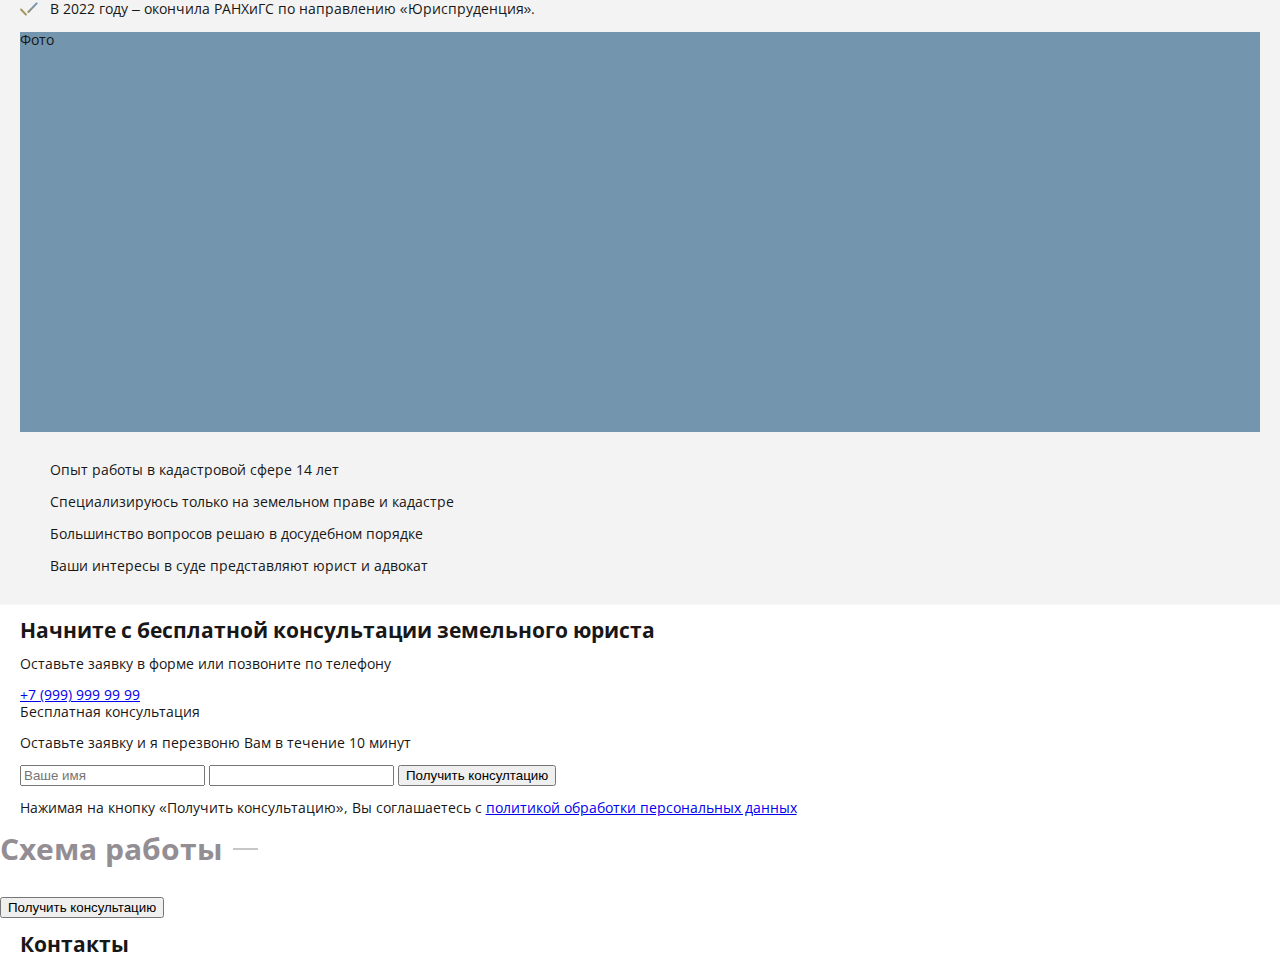
==== commit d4ed4c3f: "intro" ====
--- a/index.html
+++ b/index.html
@@ -49,6 +49,13 @@
                     <li>
                         <a href="#">
                             <svg width="30" height="30" viewBox="0 0 30 30" fill="none" xmlns="http://www.w3.org/2000/svg">
+                                <path fill-rule="evenodd" clip-rule="evenodd" d="M25.6291 4.35966C22.809 1.5498 19.0584 0.00157932 15.0626 0C6.82939 0 0.128541 6.6683 0.125246 14.8647C0.124148 17.4848 0.812005 20.0423 2.1191 22.2966L0 30L7.91853 27.9328C10.1002 29.1171 12.5567 29.7412 15.0567 29.7422H15.0628C23.2952 29.7422 29.9967 23.0731 30 14.8766C30.0016 10.9045 28.4493 7.16952 25.6291 4.35966ZM15.0628 27.2315H15.0577C12.83 27.2306 10.6449 26.635 8.73875 25.5093L8.28536 25.2415L3.58646 26.4682L4.84071 21.9087L4.54547 21.4413C3.30269 19.474 2.64628 17.2002 2.64725 14.8657C2.64998 8.05313 8.2195 2.51072 15.0677 2.51072C18.3838 2.51197 21.501 3.79888 23.8451 6.13433C26.1891 8.46979 27.4793 11.5742 27.478 14.8756C27.4752 21.6887 21.9057 27.2315 15.0628 27.2315ZM21.8728 17.9777C21.4996 17.7918 19.6646 16.8932 19.3225 16.7692C18.9804 16.6453 18.7316 16.5833 18.4827 16.9552C18.2339 17.327 17.5187 18.1637 17.3009 18.4115C17.0832 18.6595 16.8655 18.6905 16.4923 18.5045C16.119 18.3186 14.9164 17.9264 13.4908 16.6609C12.3813 15.6761 11.6322 14.4596 11.4145 14.0878C11.1968 13.7159 11.3914 13.5148 11.5782 13.3297C11.7461 13.1632 11.9514 12.8959 12.1381 12.6789C12.3246 12.462 12.3868 12.3071 12.5112 12.0592C12.6357 11.8113 12.5735 11.5944 12.4801 11.4085C12.3868 11.2225 11.6404 9.39426 11.3294 8.65056C11.0265 7.92626 10.7187 8.02425 10.4896 8.01292C10.2722 8.00214 10.0231 7.99984 9.77432 7.99984C9.5255 7.99984 9.12116 8.09281 8.77902 8.46464C8.43693 8.83651 7.47279 9.73515 7.47279 11.5634C7.47279 13.3916 8.81014 15.1579 8.99677 15.4058C9.18336 15.6537 11.6286 19.4056 15.3726 21.0145C16.2631 21.3972 16.9583 21.6257 17.5003 21.797C18.3945 22.0796 19.2081 22.0397 19.8512 21.9441C20.5683 21.8375 22.0594 21.0455 22.3704 20.1779C22.6815 19.3102 22.6815 18.5665 22.5881 18.4116C22.4949 18.2566 22.2461 18.1637 21.8728 17.9777Z" fill="#DBBD8A"/>
+                                </svg>
+                        </a>
+                    </li>
+                    <li>
+                        <a href="#">
+                            <svg width="30" height="30" viewBox="0 0 30 30" fill="none" xmlns="http://www.w3.org/2000/svg">
                                 <g clip-path="url(#clip0_16_2)">
                                 <path d="M15 30C23.2843 30 30 23.2843 30 15C30 6.71574 23.2843 0 15 0C6.71574 0 0 6.71574 0 15C0 23.2843 6.71574 30 15 30Z" fill="#DBBD8A"/>
                                 <path d="M6.24282 14.8699C6.24282 14.8699 13.7428 11.7919 16.3439 10.7081C17.3411 10.2746 20.7226 8.88726 20.7226 8.88726C20.7226 8.88726 22.2833 8.28036 22.1532 9.75432C22.1098 10.3613 21.763 12.4855 21.4162 14.7832C20.896 18.0347 20.3324 21.5896 20.3324 21.5896C20.3324 21.5896 20.2457 22.5867 19.5087 22.7601C18.7717 22.9335 17.5578 22.1532 17.3411 21.9797C17.1676 21.8497 14.0896 19.8988 12.9625 18.9451C12.659 18.685 12.3122 18.1648 13.0058 17.5578C14.5665 16.1272 16.4306 14.3497 17.5578 13.2226C18.0781 12.7023 18.5983 11.4884 16.4306 12.9624C13.3526 15.0867 10.318 17.0809 10.318 17.0809C10.318 17.0809 9.6243 17.5144 8.32374 17.1242C7.02312 16.7341 5.50578 16.2139 5.50578 16.2139C5.50578 16.2139 4.46538 15.5636 6.24282 14.8699Z" fill="white"/>
@@ -61,22 +68,16 @@
                                 </svg>
                         </a>
                     </li>
-                    <li>
-                        <a href="#">
-                            <svg width="30" height="30" viewBox="0 0 30 30" fill="none" xmlns="http://www.w3.org/2000/svg">
-                                <path fill-rule="evenodd" clip-rule="evenodd" d="M25.6291 4.35966C22.809 1.5498 19.0584 0.00157932 15.0626 0C6.82939 0 0.128541 6.6683 0.125246 14.8647C0.124148 17.4848 0.812005 20.0423 2.1191 22.2966L0 30L7.91853 27.9328C10.1002 29.1171 12.5567 29.7412 15.0567 29.7422H15.0628C23.2952 29.7422 29.9967 23.0731 30 14.8766C30.0016 10.9045 28.4493 7.16952 25.6291 4.35966ZM15.0628 27.2315H15.0577C12.83 27.2306 10.6449 26.635 8.73875 25.5093L8.28536 25.2415L3.58646 26.4682L4.84071 21.9087L4.54547 21.4413C3.30269 19.474 2.64628 17.2002 2.64725 14.8657C2.64998 8.05313 8.2195 2.51072 15.0677 2.51072C18.3838 2.51197 21.501 3.79888 23.8451 6.13433C26.1891 8.46979 27.4793 11.5742 27.478 14.8756C27.4752 21.6887 21.9057 27.2315 15.0628 27.2315ZM21.8728 17.9777C21.4996 17.7918 19.6646 16.8932 19.3225 16.7692C18.9804 16.6453 18.7316 16.5833 18.4827 16.9552C18.2339 17.327 17.5187 18.1637 17.3009 18.4115C17.0832 18.6595 16.8655 18.6905 16.4923 18.5045C16.119 18.3186 14.9164 17.9264 13.4908 16.6609C12.3813 15.6761 11.6322 14.4596 11.4145 14.0878C11.1968 13.7159 11.3914 13.5148 11.5782 13.3297C11.7461 13.1632 11.9514 12.8959 12.1381 12.6789C12.3246 12.462 12.3868 12.3071 12.5112 12.0592C12.6357 11.8113 12.5735 11.5944 12.4801 11.4085C12.3868 11.2225 11.6404 9.39426 11.3294 8.65056C11.0265 7.92626 10.7187 8.02425 10.4896 8.01292C10.2722 8.00214 10.0231 7.99984 9.77432 7.99984C9.5255 7.99984 9.12116 8.09281 8.77902 8.46464C8.43693 8.83651 7.47279 9.73515 7.47279 11.5634C7.47279 13.3916 8.81014 15.1579 8.99677 15.4058C9.18336 15.6537 11.6286 19.4056 15.3726 21.0145C16.2631 21.3972 16.9583 21.6257 17.5003 21.797C18.3945 22.0796 19.2081 22.0397 19.8512 21.9441C20.5683 21.8375 22.0594 21.0455 22.3704 20.1779C22.6815 19.3102 22.6815 18.5665 22.5881 18.4116C22.4949 18.2566 22.2461 18.1637 21.8728 17.9777Z" fill="#DBBD8A"/>
-                                </svg>
-                        </a>
-                    </li>
-                </ul>
-
-                <button type="button" class="header__button-callback button button--gold">Заказать звонок</button>
+                   
+                </ul>
+
+                <button type="button" class="header__button-callback button button--red">Заказать звонок</button>
                 
                 <a href="#" class="header__phone-link">
                     <svg width="31" height="31" viewBox="0 0 31 31" fill="none" xmlns="http://www.w3.org/2000/svg">
                         <path d="M26.1501 30.075H25.7541C21.2923 29.5915 17.0057 28.076 13.2359 25.6496C9.73391 23.4278 6.76055 20.4717 4.52316 16.9875C2.0818 13.2225 0.560266 8.93989 0.0806856 4.48325C0.0258606 3.95169 0.079997 3.41455 0.23984 2.90447C0.399666 2.39438 0.661858 1.92194 1.01051 1.51584C1.34961 1.10429 1.76817 0.764721 2.24142 0.517225C2.71464 0.269746 3.23291 0.119369 3.76553 0.0750122H8.24244C9.21207 0.0759899 10.1494 0.422302 10.8851 1.05141C11.6209 1.68052 12.1065 2.55097 12.2544 3.50555C12.418 4.73176 12.7242 5.93483 13.167 7.09045C13.4363 7.81666 13.492 8.6044 13.3274 9.36102C13.1626 10.1176 12.7844 10.8117 12.2372 11.3615L11.1869 12.4078C12.8406 15.0085 15.0589 17.2066 17.6784 18.84L18.7288 17.8109C19.2806 17.2657 19.9775 16.8891 20.737 16.7249C21.4965 16.5609 22.2872 16.6163 23.0163 16.8846C24.1777 17.3217 25.3849 17.6266 26.615 17.7937C27.5896 17.9397 28.4772 18.4349 29.1114 19.1865C29.7454 19.9383 30.0824 20.8946 30.0588 21.876V25.9927C30.0588 27.0633 29.633 28.0904 28.8746 28.8491C28.1163 29.6078 27.0871 30.0362 26.0123 30.0407L26.1501 30.075ZM8.24244 2.63076H4.12713C3.92506 2.64407 3.7278 2.69805 3.54728 2.78944C3.36674 2.88083 3.20669 3.00774 3.07677 3.16249C2.95035 3.30745 2.85465 3.4764 2.79547 3.65916C2.73629 3.84193 2.71483 4.03472 2.7324 4.22596C3.14994 8.26846 4.51218 12.1573 6.70996 15.581C8.736 18.7486 11.4337 21.4359 14.6134 23.4541C18.0526 25.6664 21.9607 27.0524 26.0296 27.5021C26.2412 27.5139 26.453 27.482 26.6515 27.4083C26.85 27.3344 27.0312 27.2203 27.1832 27.0733C27.4574 26.7934 27.6118 26.4182 27.6137 26.027V21.9275C27.6215 21.5666 27.4961 21.2153 27.2612 20.9402C27.0264 20.6652 26.6983 20.4855 26.3395 20.4352C24.917 20.2446 23.5197 19.8995 22.1725 19.4061C21.9072 19.3073 21.6191 19.2853 21.3417 19.3431C21.0643 19.4007 20.8091 19.5356 20.6056 19.732L18.8837 21.4472C18.6821 21.6431 18.4223 21.769 18.1431 21.8061C17.8638 21.8431 17.5802 21.7894 17.334 21.6531C13.6599 19.5848 10.6186 16.5613 8.53516 12.9052C8.39256 12.6616 8.33546 12.3776 8.37288 12.098C8.41029 11.8186 8.54009 11.5594 8.74179 11.3615L10.4637 9.6462C10.6611 9.44726 10.797 9.19594 10.855 8.92222C10.913 8.6485 10.8907 8.36392 10.7908 8.10246C10.2935 6.76109 9.94706 5.36894 9.75771 3.95152C9.71499 3.5832 9.53615 3.2439 9.25603 2.99975C8.97592 2.75558 8.61459 2.62405 8.24244 2.63076Z" fill="#DBBD8A"/>
                         </svg>
-                        + 7 (999) 999 99 99
+                        <span>+ 7 (999) 999 99 99</span>
                 </a>
                 </div>
                 
@@ -87,6 +88,7 @@
 
     <main>
         <section class="intro">
+            <img class="intro__bg" src="src/img/bg.jpg">
             <div class="intro__container container">
             <h1 class="visually-hidden">
                 Юридические услуги и сео информация
@@ -103,22 +105,54 @@
                 <li>Представляю интересы в суде</li>
             </ul>
 
-            <button type="button" class="intro__button-callback">Получить бесплатную консультацию</button>
+            <button type="button" class="intro__button-callback button button--red">Получить бесплатную консультацию</button>
 
             <div class="intro__inner-wrapper">
                 <ul class="intro__inner-list-advantages list">
                     <li>
-                        Земельный юрист
-                        с опытом кадастрового инженера
-                    </li>
-                    <li>
-                        Экспертный подход к вашей ситуации
-                    </li>
-                    <li>
-                        Удобная поэтапная оплата
-                    </li>
-                    <li>
-                        Первичная консультация бесплатна
+                        <svg width="24" height="30" viewBox="0 0 24 30" fill="none" xmlns="http://www.w3.org/2000/svg">
+                            <g clip-path="url(#clip0_20_123)">
+                            <path d="M5.77706 15.7999L5.68644 15.5611L5.43991 15.4946C4.37005 15.2058 3.60522 14.1971 3.60522 13.0007C3.60522 12.1985 3.96905 11.4367 4.57128 10.9522L4.80732 10.7622L4.74824 10.4651L4.68788 10.1615C6.75704 11.1159 9.6113 11.5308 11.6716 11.5308C13.7932 11.5308 16.7134 11.0975 18.7905 10.0969L18.7183 10.4649L18.6601 10.7615L18.8957 10.9508C19.4983 11.4354 19.8625 12.1975 19.8625 13.0007C19.8625 14.1975 19.0978 15.2058 18.0277 15.4946L17.7812 15.5611L17.6906 15.7999C16.7939 18.1625 14.4132 19.7673 11.7339 19.7673C9.05455 19.7673 6.67388 18.1625 5.77706 15.7999Z" stroke="#557A95"/>
+                            <path d="M10.9543 21.8061H12.5136V22.3053L12.3688 22.4035L11.9945 22.6577L12.2101 23.0555L12.9092 24.3449L13.2295 24.9357L13.7033 24.4592C14.3353 23.8236 15.0371 23.1256 15.6347 22.5503C16.0783 22.1233 16.4424 21.7857 16.6769 21.586C17.1169 21.8917 17.6207 22.1879 18.1258 22.485L18.1433 22.4952C19.1135 23.0659 20.0832 23.6389 20.817 24.3377C21.5389 25.025 21.9885 25.7929 21.9886 26.7524C21.9886 26.8795 21.9039 27.1248 21.5258 27.4491C21.1575 27.765 20.5678 28.103 19.7214 28.4122C18.0319 29.0292 15.4056 29.5 11.7335 29.5C8.06131 29.5 5.43498 29.0292 3.74555 28.4122C2.89917 28.103 2.30947 27.765 1.94112 27.4491C1.563 27.1248 1.47836 26.8795 1.47836 26.7524C1.47836 25.7928 1.92798 25.025 2.64978 24.3377C3.38357 23.6389 4.3533 23.0659 5.32355 22.4952L5.32355 22.4952L5.34431 22.483C5.84816 22.1867 6.35079 21.8911 6.78985 21.586C7.02446 21.7859 7.38869 22.1235 7.83223 22.5504C8.43003 23.1258 9.1321 23.8239 9.76426 24.4597L10.2381 24.9362L10.5584 24.3454L11.2577 23.0555L11.4734 22.6577L11.099 22.4035L10.9543 22.3053V21.8061Z" stroke="#557A95"/>
+                            <path d="M19.1042 5.96581L18.7843 6.08934V6.43224V7.99039C18.7843 8.01655 18.7427 8.18742 18.3651 8.46516C18.0191 8.71956 17.4942 8.98502 16.8204 9.22559C15.4776 9.70508 13.6316 10.0547 11.6716 10.0547C9.71163 10.0547 7.8656 9.70507 6.52279 9.22557C5.84906 8.98499 5.32409 8.71953 4.97815 8.46514C4.60046 8.18739 4.55894 8.01653 4.55894 7.99039V6.43212V6.08915L4.23898 5.96566L0.649026 4.58004L10.7858 0.662654L10.7864 0.662442C11.0582 0.557016 11.3653 0.5 11.6716 0.5C11.9779 0.5 12.2851 0.557016 12.5571 0.662466L12.5577 0.662686L22.1248 4.35795L22.1258 4.35832L22.8201 4.62813L22.8202 4.67893L22.8336 8.75201L22.8351 9.18405L23.2627 9.24531C23.3664 9.26017 23.4094 9.33655 23.4094 9.38475C23.4094 9.41549 23.3854 9.47717 23.2969 9.50513L22.8857 9.63497L22.9537 10.0607L23.4139 12.9437H21.9864L22.4466 10.0607L22.5146 9.63472L22.1032 9.50504C22.0141 9.47696 21.9903 9.41515 21.9903 9.38475C21.9903 9.33784 22.0328 9.26127 22.1362 9.24593L22.5629 9.18265V8.75134V5.35925V4.63018L21.8827 4.89282L19.1042 5.96581Z" stroke="#557A95"/>
+                            </g>
+                            <defs>
+                            <clipPath id="clip0_20_123">
+                            <rect width="24" height="30" fill="white"/>
+                            </clipPath>
+                            </defs>
+                            </svg>                            
+                        <span>Земельный юрист
+                        с опытом кадастрового инженера</span>
+                    </li>
+                    <li>
+                        <svg width="37" height="30" viewBox="0 0 37 30" fill="none" xmlns="http://www.w3.org/2000/svg">
+                            <path d="M33.9429 26.4395V26.9395H34.4429H35.1222C35.9071 26.9395 36.5001 27.5391 36.5001 28.2197V29.4318C36.5001 29.4417 36.4968 29.4553 36.4806 29.4707C36.464 29.4864 36.4369 29.4999 36.4008 29.4999H22.336C22.2999 29.4999 22.2728 29.4864 22.2562 29.4707C22.24 29.4553 22.2366 29.4417 22.2366 29.4318V28.2197C22.2366 27.5391 22.8297 26.9395 23.6146 26.9395H24.2939H24.7939V26.4395V25.7956C24.7939 25.115 25.3869 24.5154 26.1718 24.5154H32.5649C33.3498 24.5154 33.9429 25.115 33.9429 25.7956V26.4395ZM33.2442 26.9395H33.7442V26.4395V25.7956C33.7442 25.1395 33.1901 24.6517 32.5649 24.6517H26.1718C25.5467 24.6517 24.9926 25.1395 24.9926 25.7956V26.4395V26.9395H25.4926H33.2442ZM35.8014 29.3636H36.3014V28.8636V28.2197C36.3014 27.5637 35.7473 27.0758 35.1222 27.0758H23.6146C22.9894 27.0758 22.4353 27.5637 22.4353 28.2197V28.8636V29.3636H22.9353H35.8014Z" stroke="#557A95"/>
+                            <path d="M23.6621 14.2075L23.2793 14.5704L23.251 14.5972C22.7267 15.0941 22.7268 15.8921 23.251 16.389L23.251 16.389C23.5101 16.6346 23.8575 16.7733 24.2349 16.7733C24.6122 16.7733 24.9596 16.6346 25.2189 16.389C25.2189 16.389 25.2189 16.389 25.2189 16.3889L28.8353 12.9608C29.0935 12.7161 29.2294 12.3989 29.2294 12.0649C29.2294 11.7309 29.0935 11.4137 28.8353 11.1689C28.5762 10.9233 28.2288 10.7847 27.8514 10.7847C27.4742 10.7847 27.1269 10.9232 26.8678 11.1686C26.8677 11.1687 26.8676 11.1688 26.8675 11.1689L26.8398 11.1953L26.4958 11.5223L26.1513 11.1958L24.7611 9.87786L24.5374 9.66583L24.6264 9.37075C24.6924 9.15158 24.637 8.90323 24.4472 8.72331L20.5659 5.04401C20.3722 4.86036 20.0855 4.79505 19.8227 4.86625L19.5517 4.93967L19.3479 4.74654L17.9577 3.42872L17.5754 3.06636L17.9572 2.70345L17.9854 2.67664L17.9859 2.67615C18.2441 2.4314 18.3799 2.11422 18.3799 1.78022C18.3799 1.44626 18.2441 1.12914 17.9859 0.884286C17.7268 0.638677 17.3793 0.5 17.0019 0.5C16.6246 0.5 16.2771 0.638677 16.018 0.884286M23.6621 14.2075L16.018 0.884286M23.6621 14.2075L23.2792 13.8446M23.6621 14.2075L23.2792 13.8446M16.018 0.884286L12.4016 4.31253L12.0576 3.94966M16.018 0.884286L12.0576 3.94966M12.0576 3.94966L12.4016 4.31253C12.1434 4.55728 12.0076 4.87446 12.0076 5.20846C12.0076 5.54247 12.1434 5.85965 12.4016 6.10439L12.4016 6.10443C12.6682 6.35714 13.0231 6.48785 13.3855 6.48785C13.7479 6.48785 14.1029 6.3571 14.3695 6.10439L14.3978 6.07758L14.7417 5.7515L15.0857 6.07758L16.4756 7.39509L16.6994 7.60724L16.6103 7.90244C16.5922 7.96215 16.5831 8.02237 16.5831 8.08264C16.5831 8.25487 16.6524 8.41974 16.7898 8.54998L16.7899 8.55004L16.9505 8.7023L17.3333 9.06516L16.9505 9.42803L15.7079 10.606L15.7079 10.606C15.4219 10.8772 15.2961 11.2342 15.3193 11.582L15.335 11.8165L15.1644 11.9782L0.894027 25.5058C0.635832 25.7505 0.5 26.0676 0.5 26.4017C0.5 26.7358 0.635832 27.0529 0.894028 27.2976C1.15312 27.5432 1.5006 27.6819 1.87797 27.6819C2.25534 27.6819 2.60282 27.5432 2.86191 27.2976L17.1322 13.7701L17.2894 13.6211L17.5056 13.6338C17.5176 13.6345 17.5277 13.6351 17.5365 13.6357C17.5657 13.6375 17.5799 13.6383 17.5959 13.6383C17.9581 13.6383 18.3132 13.5076 18.5798 13.2549L18.5798 13.2549L19.8225 12.077L20.1664 11.7509L20.5104 12.077L20.671 12.2293C20.8095 12.3605 20.9964 12.4361 21.2029 12.4361C21.2746 12.4361 21.3455 12.4263 21.4145 12.4076L21.6856 12.3341L21.8894 12.5273L23.2792 13.8446M12.0576 3.94966L23.2792 13.8446M15.3444 12.0367L15.6886 12.377C15.6973 12.3856 15.7045 12.3932 15.7094 12.3985L15.7155 12.4051L16.6043 13.2477L16.6115 13.2537C16.6171 13.2583 16.625 13.2651 16.634 13.2732L17.0325 13.6355L16.6416 14.0061L2.70223 27.2198C2.47849 27.4319 2.18382 27.5456 1.87797 27.5456C1.57231 27.5456 1.27758 27.4321 1.05371 27.2198L15.3444 12.0367ZM15.3444 12.0367L14.993 12.3697M15.3444 12.0367L14.993 12.3697M14.993 12.3697L1.05382 25.5834C0.828888 25.7965 0.698704 26.0882 0.698704 26.4017C0.698704 26.7153 0.829022 27.0068 1.05359 27.2197L14.993 12.3697ZM28.6757 12.8831L28.3709 12.5615L28.6757 12.8831C28.9006 12.67 29.0307 12.3784 29.0307 12.0649C29.0307 11.7512 28.9004 11.4597 28.6757 11.2467C28.4438 11.0269 28.144 10.9213 27.8514 10.9213C27.5589 10.9213 27.2591 11.0268 27.0271 11.2467L23.4107 14.6749C22.9378 15.1231 22.9378 15.863 23.4107 16.3113C23.8683 16.7451 24.6014 16.7453 25.0593 16.3113L28.6757 12.8831ZM23.4389 13.7669L23.7829 14.093L24.1269 13.7669L25.9917 11.9992L26.3745 11.6363L25.9917 11.2735L24.7114 10.0598L24.3674 9.73373L24.0234 10.0598L22.1586 11.8275L21.7758 12.1904L22.1586 12.5533L23.4389 13.7669ZM12.5613 6.02662L12.5613 6.02667C13.019 6.46041 13.752 6.46041 14.2097 6.02667L14.2098 6.02662L17.8263 2.59837C18.2991 2.15013 18.2991 1.41023 17.8263 0.96199C17.6024 0.749693 17.3077 0.636234 17.002 0.636234C16.6962 0.636234 16.4015 0.749851 16.1777 0.96199L16.4836 1.28467L16.1777 0.961993L12.5613 4.39023C12.0884 4.83848 12.0884 5.57837 12.5613 6.02662ZM17.7981 3.50634L17.4541 3.18026L17.1101 3.50634L15.2453 5.27406L14.8625 5.63693L15.2453 5.9998L16.5256 7.21345L16.8696 7.53953L17.2136 7.21345L19.0784 5.44573L19.4612 5.08286L19.0784 4.71999L17.7981 3.50634ZM16.6001 13.2442C16.5979 13.2424 16.5988 13.2431 16.6005 13.2445L16.6001 13.2442ZM16.7716 13.1771L16.7716 13.1772C17.2294 13.6109 17.9624 13.611 18.4202 13.1771C18.4202 13.1771 18.4202 13.1771 18.4202 13.1771L19.6628 11.9992L20.0457 11.6364L19.6629 11.2735L17.7981 9.50575L17.4541 9.17966L17.1101 9.50576L15.8675 10.6837C15.3947 11.132 15.3947 11.8719 15.8675 12.3201L16.7716 13.1771ZM19.6636 5.12003L19.6617 5.12179L16.9494 7.69296C16.9188 7.72193 16.7817 7.85494 16.7817 8.08264C16.7817 8.31132 16.9201 8.44448 16.9494 8.47226L20.8306 12.1515L20.8306 12.1516L20.8356 12.1562C20.8355 12.1561 20.8509 12.1706 20.8711 12.1863C20.8918 12.2024 20.9187 12.2209 20.9519 12.2383C21.0211 12.2744 21.1064 12.2997 21.2029 12.2997C21.411 12.2997 21.539 12.1858 21.5752 12.1516L24.2875 9.58039C24.5111 9.36842 24.5111 9.01298 24.2875 8.80101L20.4063 5.12179L20.4044 5.12003C20.2984 5.02059 20.1637 4.9736 20.034 4.9736C19.9044 4.9736 19.7696 5.02059 19.6636 5.12003Z" stroke="#557A95"/>
+                            </svg>
+                        <span>Экспертный подход к вашей ситуации</span>
+                    </li>
+                    <li>
+                        <svg width="27" height="30" viewBox="0 0 27 30" fill="none" xmlns="http://www.w3.org/2000/svg">
+                            <path d="M21.7748 12.4998H7.81651C7.50831 12.4998 7.25818 12.7233 7.25818 12.9998C7.25818 13.2763 7.50831 13.4998 7.81651 13.4998H21.7748C22.083 13.4998 22.3332 13.2763 22.3332 12.9998C22.3332 12.7233 22.083 12.4998 21.7748 12.4998Z" fill="#557A95"/>
+                            <path d="M7.81651 9.50006H13.3998C13.708 9.50006 13.9582 9.27656 13.9582 9.00006C13.9582 8.72356 13.708 8.50006 13.3998 8.50006H7.81651C7.50831 8.50006 7.25818 8.72356 7.25818 9.00006C7.25818 9.27656 7.50831 9.50006 7.81651 9.50006Z" fill="#557A95"/>
+                            <path d="M21.7748 16.5001H7.81651C7.50831 16.5001 7.25818 16.7236 7.25818 17.0001C7.25818 17.2766 7.50831 17.5001 7.81651 17.5001H21.7748C22.083 17.5001 22.3332 17.2766 22.3332 17.0001C22.3332 16.7236 22.083 16.5001 21.7748 16.5001Z" fill="#557A95"/>
+                            <path d="M21.7748 20.4998H7.81651C7.50831 20.4998 7.25818 20.7233 7.25818 20.9998C7.25818 21.2763 7.50831 21.4998 7.81651 21.4998H21.7748C22.083 21.4998 22.3332 21.2763 22.3332 20.9998C22.3332 20.7233 22.083 20.4998 21.7748 20.4998Z" fill="#557A95"/>
+                            <path d="M21.7748 24.5002H7.81651C7.50831 24.5002 7.25818 24.7237 7.25818 25.0002C7.25818 25.2767 7.50831 25.5002 7.81651 25.5002H21.7748C22.083 25.5002 22.3332 25.2767 22.3332 25.0002C22.3332 24.7237 22.083 24.5002 21.7748 24.5002Z" fill="#557A95"/>
+                            <path d="M24.0083 7.293V0H0V27.5H2.79167V30H26.8V9.793L24.0083 7.293ZM18.9833 4.207L24.0083 8.707L24.8938 9.5H18.9833V4.207ZM1.11667 26.5V1H22.8917V6.293L18.6562 2.5H2.79167V26.5H1.11667ZM3.90833 29V27.5V3.5H17.8667V10.5H25.6833V29H3.90833Z" fill="#557A95"/>
+                            </svg>
+                            
+                        <span>Удобная поэтапная оплата</span>
+                    </li>
+                    <li>
+                        <svg width="31" height="30" viewBox="0 0 31 30" fill="none" xmlns="http://www.w3.org/2000/svg">
+                            <mask id="path-1-inside-1_20_73" fill="white">
+                            <path d="M28.3218 14.1799V13.5991H29.4266C29.7039 13.5991 29.9287 13.3696 29.9287 13.0866V11.4123H30.4978C30.7752 11.4123 31 11.1828 31 10.8998V9.25967C31 9.07577 30.9035 8.90589 30.747 8.81466L15.7491 0.0675C15.5947 -0.0225 15.4052 -0.0225 15.2509 0.0675L0.253022 8.81466C0.0965486 8.90589 0 9.07571 0 9.25967V10.8998C0 11.1828 0.224834 11.4123 0.50216 11.4123H1.07127V13.0866C1.07127 13.3696 1.29611 13.5991 1.57343 13.5991H2.67819V14.1799C2.67819 14.5781 2.89478 14.9254 3.21382 15.1063V24.6014H1.57343C1.29611 24.6014 1.07127 24.8308 1.07127 25.1139V26.7882H0.50216C0.224834 26.7882 0 27.0176 0 27.3007V29.4875C0 29.7705 0.224834 30 0.50216 30H30.4978C30.7752 30 31 29.7705 31 29.4875V27.3007C31 27.0176 30.7752 26.7882 30.4978 26.7882H29.9287V25.1139C29.9287 24.8308 29.7039 24.6014 29.4266 24.6014H27.7862V15.1063C28.1052 14.9254 28.3218 14.5781 28.3218 14.1799ZM27.3175 14.1799C27.3175 14.1988 27.3025 14.2141 27.284 14.2141H25.1415C25.123 14.2141 25.108 14.1988 25.108 14.1799V13.5991H27.3175V14.1799ZM22.4298 24.6014V15.1063C22.7488 14.9254 22.9654 14.5781 22.9654 14.1799V13.5991H24.1037V14.1799C24.1037 14.5781 24.3203 14.9254 24.6393 15.1063V24.6014H22.4298ZM20.2873 24.6014V15.2392H21.4255V24.6014H20.2873ZM17.0734 24.6014V15.1063C17.3925 14.9254 17.6091 14.5781 17.6091 14.1799V13.5991H18.7473V14.1799C18.7473 14.5781 18.9639 14.9254 19.2829 15.1063V24.6014H17.0734ZM14.9309 24.6014V15.2392H16.0691V24.6014H14.9309ZM11.7171 24.6014V15.1063C12.0361 14.9254 12.2527 14.5781 12.2527 14.1799V13.5991H13.3909V14.1799C13.3909 14.5781 13.6075 14.9254 13.9266 15.1063V24.6014H11.7171ZM9.57451 24.6014V15.2392H10.7127V24.6014H9.57451ZM6.36069 24.6014V15.1063C6.67973 14.9254 6.89633 14.5781 6.89633 14.1799V13.5991H8.03456V14.1799C8.03456 14.5781 8.25116 14.9254 8.57019 15.1063V24.6014H6.36069ZM11.2484 13.5991V14.1799C11.2484 14.1988 11.2334 14.2141 11.2149 14.2141H9.07235C9.05387 14.2141 9.03888 14.1988 9.03888 14.1799V13.5991H11.2484ZM16.6048 13.5991V14.1799C16.6048 14.1988 16.5898 14.2141 16.5713 14.2141H14.4287C14.4102 14.2141 14.3952 14.1988 14.3952 14.1799V13.5991H16.6048ZM21.9611 13.5991V14.1799C21.9611 14.1988 21.9461 14.2141 21.9276 14.2141H19.7851C19.7666 14.2141 19.7516 14.1988 19.7516 14.1799V13.5991H21.9611ZM1.00432 9.55707L15.5 1.10281L29.9957 9.55707V10.3872H1.00432V9.55707ZM2.07559 11.4123H28.9244V12.574H2.07559V11.4123ZM5.89201 13.5991V14.1799C5.89201 14.1988 5.87701 14.2141 5.85853 14.2141H3.71598C3.6975 14.2141 3.68251 14.1988 3.68251 14.1799V13.5991H5.89201ZM4.21814 15.2392H5.35637V24.6014H4.21814V15.2392ZM29.9957 28.9749H1.00432V27.8132H29.9957V28.9749ZM28.9244 26.7882H2.07559V25.6264H28.9244V26.7882ZM25.6436 24.6014V15.2392H26.7819V24.6014H25.6436Z"/>
+                            </mask>
+                            <path d="M28.3218 14.1799V13.5991H29.4266C29.7039 13.5991 29.9287 13.3696 29.9287 13.0866V11.4123H30.4978C30.7752 11.4123 31 11.1828 31 10.8998V9.25967C31 9.07577 30.9035 8.90589 30.747 8.81466L15.7491 0.0675C15.5947 -0.0225 15.4052 -0.0225 15.2509 0.0675L0.253022 8.81466C0.0965486 8.90589 0 9.07571 0 9.25967V10.8998C0 11.1828 0.224834 11.4123 0.50216 11.4123H1.07127V13.0866C1.07127 13.3696 1.29611 13.5991 1.57343 13.5991H2.67819V14.1799C2.67819 14.5781 2.89478 14.9254 3.21382 15.1063V24.6014H1.57343C1.29611 24.6014 1.07127 24.8308 1.07127 25.1139V26.7882H0.50216C0.224834 26.7882 0 27.0176 0 27.3007V29.4875C0 29.7705 0.224834 30 0.50216 30H30.4978C30.7752 30 31 29.7705 31 29.4875V27.3007C31 27.0176 30.7752 26.7882 30.4978 26.7882H29.9287V25.1139C29.9287 24.8308 29.7039 24.6014 29.4266 24.6014H27.7862V15.1063C28.1052 14.9254 28.3218 14.5781 28.3218 14.1799ZM27.3175 14.1799C27.3175 14.1988 27.3025 14.2141 27.284 14.2141H25.1415C25.123 14.2141 25.108 14.1988 25.108 14.1799V13.5991H27.3175V14.1799ZM22.4298 24.6014V15.1063C22.7488 14.9254 22.9654 14.5781 22.9654 14.1799V13.5991H24.1037V14.1799C24.1037 14.5781 24.3203 14.9254 24.6393 15.1063V24.6014H22.4298ZM20.2873 24.6014V15.2392H21.4255V24.6014H20.2873ZM17.0734 24.6014V15.1063C17.3925 14.9254 17.6091 14.5781 17.6091 14.1799V13.5991H18.7473V14.1799C18.7473 14.5781 18.9639 14.9254 19.2829 15.1063V24.6014H17.0734ZM14.9309 24.6014V15.2392H16.0691V24.6014H14.9309ZM11.7171 24.6014V15.1063C12.0361 14.9254 12.2527 14.5781 12.2527 14.1799V13.5991H13.3909V14.1799C13.3909 14.5781 13.6075 14.9254 13.9266 15.1063V24.6014H11.7171ZM9.57451 24.6014V15.2392H10.7127V24.6014H9.57451ZM6.36069 24.6014V15.1063C6.67973 14.9254 6.89633 14.5781 6.89633 14.1799V13.5991H8.03456V14.1799C8.03456 14.5781 8.25116 14.9254 8.57019 15.1063V24.6014H6.36069ZM11.2484 13.5991V14.1799C11.2484 14.1988 11.2334 14.2141 11.2149 14.2141H9.07235C9.05387 14.2141 9.03888 14.1988 9.03888 14.1799V13.5991H11.2484ZM16.6048 13.5991V14.1799C16.6048 14.1988 16.5898 14.2141 16.5713 14.2141H14.4287C14.4102 14.2141 14.3952 14.1988 14.3952 14.1799V13.5991H16.6048ZM21.9611 13.5991V14.1799C21.9611 14.1988 21.9461 14.2141 21.9276 14.2141H19.7851C19.7666 14.2141 19.7516 14.1988 19.7516 14.1799V13.5991H21.9611ZM1.00432 9.55707L15.5 1.10281L29.9957 9.55707V10.3872H1.00432V9.55707ZM2.07559 11.4123H28.9244V12.574H2.07559V11.4123ZM5.89201 13.5991V14.1799C5.89201 14.1988 5.87701 14.2141 5.85853 14.2141H3.71598C3.6975 14.2141 3.68251 14.1988 3.68251 14.1799V13.5991H5.89201ZM4.21814 15.2392H5.35637V24.6014H4.21814V15.2392ZM29.9957 28.9749H1.00432V27.8132H29.9957V28.9749ZM28.9244 26.7882H2.07559V25.6264H28.9244V26.7882ZM25.6436 24.6014V15.2392H26.7819V24.6014H25.6436Z" stroke="#557A95" stroke-width="2" mask="url(#path-1-inside-1_20_73)"/>
+                            </svg>
+                            
+                        <span>Первичная консультация бесплатна</span>
                     </li>
                 </ul>
             </div>
@@ -126,56 +160,72 @@
         </section>
         <section class="services">
             <div class="services__container container">
-                <h2>Усулуги</h2>
-                <ul class="services__list list">
-                    <li>
-                        <h3>Консультация юриста</h3>
-                        <p class="services__description">Lorem ipsum dolor sit amet consectetur adipisicing elit. Quo commodi incidunt perferendis odit! Suscipit, perferendis. Soluta numquam optio, magnam, aspernatur aliquam doloremque et aliquid molestiae eos officiis laudantium! Officia, quaerat!</p>
-                        <button type="button">Подробнее</button>
-                    </li>
-                    <li>
-                        <h3>Консультация юриста</h3>
-                        <p class="services__description">Lorem ipsum dolor sit amet consectetur adipisicing elit. Quo commodi incidunt perferendis odit! Suscipit, perferendis. Soluta numquam optio, magnam, aspernatur aliquam doloremque et aliquid molestiae eos officiis laudantium! Officia, quaerat!</p>
-                        <button type="button">Подробнее</button>
-                    </li>
-                    <li>
-                        <h3>Консультация юриста</h3>
-                        <p class="services__description">Lorem ipsum dolor sit amet consectetur adipisicing elit. Quo commodi incidunt perferendis odit! Suscipit, perferendis. Soluta numquam optio, magnam, aspernatur aliquam doloremque et aliquid molestiae eos officiis laudantium! Officia, quaerat!</p>
-                        <button type="button">Подробнее</button>
-                    </li>
-                    <li>
-                        <h3>Консультация юриста</h3>
-                        <p class="services__description">Lorem ipsum dolor sit amet consectetur adipisicing elit. Quo commodi incidunt perferendis odit! Suscipit, perferendis. Soluta numquam optio, magnam, aspernatur aliquam doloremque et aliquid molestiae eos officiis laudantium! Officia, quaerat!</p>
-                        <button type="button">Подробнее</button>
-                    </li>
-                    <li>
-                        <h3>Консультация юриста</h3>
-                        <p class="services__description">Lorem ipsum dolor sit amet consectetur adipisicing elit. Quo commodi incidunt perferendis odit! Suscipit, perferendis. Soluta numquam optio, magnam, aspernatur aliquam doloremque et aliquid molestiae eos officiis laudantium! Officia, quaerat!</p>
-                        <button type="button">Подробнее</button>
-                    </li>
-                </ul>
+                <h2 class="title-h2">Усулуги</h2>
+                <div class="services__list-container">
+                    <ul class="services__list list">
+                        <li class="services__item">
+                            <h3>Консультация юриста</h3>
+                            <p class="services__description">Lorem ipsum dolor sit amet consectetur adipisicing elit. Quo commodi incidunt perferendis odit! Suscipit, perferendis. Soluta numquam optio, magnam, aspernatur aliquam doloremque et aliquid molestiae eos officiis laudantium! Officia, quaerat!</p>
+                            <button type="button" class="button ">Подробнее</button>
+                        </li>
+                        <li class="services__item">
+                            <h3>Консультация юриста</h3>
+                            <p class="services__description">Lorem ipsum dolor sit amet consectetur adipisicing elit. Quo commodi incidunt perferendis odit! Suscipit, perferendis. Soluta numquam optio, magnam, aspernatur aliquam doloremque et aliquid molestiae eos officiis laudantium! Officia, quaerat!</p>
+                            <button type="button" class="button ">Подробнее</button>
+                        </li>
+                        <li class="services__item">
+                            <h3>Консультация юриста</h3>
+                            <p class="services__description">Lorem ipsum dolor sit amet consectetur adipisicing elit. Quo commodi incidunt perferendis odit! Suscipit, perferendis. Soluta numquam optio, magnam, aspernatur aliquam doloremque et aliquid molestiae eos officiis laudantium! Officia, quaerat!</p>
+                            <button type="button" class="button ">Подробнее</button>
+                        </li>
+                        <li class="services__item">
+                            <h3>Консультация юриста</h3>
+                            <p class="services__description">Lorem ipsum dolor sit amet consectetur adipisicing elit. Quo commodi incidunt perferendis odit! Suscipit, perferendis. Soluta numquam optio, magnam, aspernatur aliquam doloremque et aliquid molestiae eos officiis laudantium! Officia, quaerat!</p>
+                            <button type="button" class="button ">Подробнее</button>
+                        </li>
+                        <li class="services__item">
+                            <h3>Консультация юриста</h3>
+                            <p class="services__description">Lorem ipsum dolor sit amet consectetur adipisicing elit. Quo commodi incidunt perferendis odit! Suscipit, perferendis. Soluta numquam optio, magnam, aspernatur aliquam doloremque et aliquid molestiae eos officiis laudantium! Officia, quaerat!</p>
+                            <button type="button" class="button ">Подробнее</button>
+                        </li>
+                        <li class="services__item">
+                            <h3>Консультация юриста</h3>
+                            <p class="services__description">Lorem ipsum dolor sit amet consectetur adipisicing elit. Quo commodi incidunt perferendis odit! Suscipit, perferendis. Soluta numquam optio, magnam, aspernatur aliquam doloremque et aliquid molestiae eos officiis laudantium! Officia, quaerat!</p>
+                            <button type="button" class="button ">Подробнее</button>
+                        </li>
+                        <li class="services__item">
+                            <h3>Консультация юриста</h3>
+                            <p class="services__description">Lorem ipsum dolor sit amet consectetur adipisicing elit. Quo commodi incidunt perferendis odit! Suscipit, perferendis. Soluta numquam optio, magnam, aspernatur aliquam doloremque et aliquid molestiae eos officiis laudantium! Officia, quaerat!</p>
+                            <button type="button" class="button ">Подробнее</button>
+                        </li>
+                    </ul>
+                </div>
             </div>
             
         </section>
         <section class="guarantees">
             <div class="guarantees__container container">
-                <h2>Гарантии</h2>
-                <p><b>
+                <h2 class="title-h2">Гарантии</h2>
+                <p class="guarantees__slogan">
                     Вашу ситуацию решает юрист
                     по земельному праву с опытом кадастрового инженера.
-                </b>
                 </p>
-                <p>На рынке юридических услуг не так просто найти профессионального земельного юриста, обладающего необходимыми знаниями и квалификацией в вопросах недвижимости. Именно поэтому мой опыт в кадастре будет незаменим и поможет в решении вашего вопроса.</p>
+                <p class="guarantees__text">На рынке юридических услуг не так просто найти профессионального земельного юриста, обладающего необходимыми знаниями и квалификацией в вопросах недвижимости. Именно поэтому мой опыт в кадастре будет незаменим и поможет в решении вашего вопроса.</p>
                 <ul class="guarantees__about-list list">
-                    <li>ГарантииПрошла путь от камерального работника до ведущего кадастрового инженера со специализацией на юридическом сопровождении сложных земельных вопросов и досудебном урегулировании.Вашу ситуацию решает юрист  по земельному праву с опытом кадастрового инженера.На рынке юридических услуг не так просто найти профессионального земельного юриста, обладающего необходимыми знаниями и квалификацией в вопросах недвижимости. Именно поэтому мой опыт в кадастре будет незаменим и поможет в решении вашего вопроса.Юрист по недвижимости в спбОпыт работы в кадастровой сфере 14 летРегистрация недвижимости в спбСпециализируюсь только на земельном праве и кадастреЮридическая компания в Санкт-ПетербургеВаши интересы в суде представляют юрист и адвокатЗемельный юрист в спбБольшинство вопросов решаю в досудебном порядкеРезультатРешениеОпытВ 2007 году – окончила Университет, факультет менеджмента и экономики, изучала гражданское, хозяйственное и трудовое право.</li>
-                    <li>ГарантииПрошла путь от камерального работника до ведущего кадастрового инженера со специализацией на юридическом сопровождении сложных земельных вопросов и досудебном урегулировании.Вашу ситуацию решает юрист
-                    по земельному праву с опытом кадастрового инженера.На рынке юридических услуг не так просто найти профессионального земельного юриста, обладающего необходимыми знаниями и квалификацией в вопросах недвижимости. Именно поэтому мой опыт в кадастре будет незаменим и поможет в решении вашего вопроса.Юрист по недвижимости в спбОпыт работы в кадастровой сфере 14 летРегистрация недвижимости в спбСпециализируюсь только на земельном праве и кадастреЮридическая компания в Санкт-ПетербургеВаши интересы в суде представляют юрист и адвокатЗемельный юрист в спбБольшинство вопросов решаю в досудебном порядкеРезультатРешениеОпытВ 2007 году – окончила Университет, факультет менеджмента и экономики, изучала гражданское, хозяйственное и трудовое право.</li>
-                    <li>ГарантииПрошла путь от камерального работника до ведущего кадастрового инженера со специализацией на юридическом сопровождении сложных земельных вопросов и досудебном урегулировании.Вашу ситуацию решает юрист
-                    по земельному праву с опытом кадастрового инженера.На рынке юридических услуг не так просто найти профессионального земельного юриста, обладающего необходимыми знаниями и квалификацией в вопросах недвижимости. Именно поэтому мой опыт в кадастре будет незаменим и поможет в решении вашего вопроса.Юрист по недвижимости в спбОпыт работы в кадастровой сфере 14 летРегистрация недвижимости в спбСпециализируюсь только на земельном праве и кадастреЮридическая компания в Санкт-ПетербургеВаши интересы в суде представляют юрист и адвокатЗемельный юрист в спбБольшинство вопросов решаю в досудебном порядкеРезультатРешениеОпытВ 2007 году – окончила Университет, факультет менеджмента и экономики, изучала гражданское, хозяйственное и трудовое право.</li>
-                    <li>ГарантииПрошла путь от камерального работника до ведущего кадастрового инженера со специализацией на юридическом сопровождении сложных земельных вопросов и досудебном урегулировании.Вашу ситуацию решает юрист
-                     по земельному праву с опытом кадастрового инженера.На рынке юридических услуг не так просто найти профессионального земельного юриста, обладающего необходимыми знаниями и квалификацией в вопросах недвижимости. Именно поэтому мой опыт в кадастре будет незаменим и поможет в решении вашего вопроса.Юрист по недвижимости в спбОпыт работы в кадастровой сфере 14 летРегистрация недвижимости в спбСпециализируюсь только на земельном праве и кадастреЮридическая компания в Санкт-ПетербургеВаши интересы в суде представляют юрист и адвокатЗемельный юрист в спбБольшинство вопросов решаю в досудебном порядкеРезультатРешениеОпытВ 2007 году – окончила Университет, факультет менеджмента и экономики, изучала гражданское, хозяйственное и трудовое право.</li>
-                    </ul>
-                <img src="" alt="Портрет.">
+                    <li>
+                        В 2007 году – окончила Университет, факультет менеджмента и экономики, изучала гражданское, хозяйственное и трудовое право.
+                    </li>
+                    <li>
+                        В 2013 году – получила аттестат кадастрового инженера № 47-13-0545.
+                    </li>
+                    <li>
+                        В 2022 году – окончила РАНХиГС по направлению «Юриспруденция».
+                    </li>
+                    <li>
+                        В 2022 году – окончила РАНХиГС по направлению «Юриспруденция».
+                    </li>
+                </ul>
+                <div class="guarantees__photo" src="" alt="Портрет.">Фото</div>
                 <ul class="guarantees__advantages-list list">
                     <li>Опыт работы в кадастровой сфере 14 лет</li>
                     <li>Специализируюсь только на земельном праве и кадастре</li>
@@ -215,7 +265,7 @@
         </section>
         <section class="working-scheme">
             <div class="working-scheme__container">
-                <h2>Схема работы</h2>
+                <h2 class="title-h2">Схема работы</h2>
                 <ul class="working-scheme__list list">
                     <li></li>
                     <li></li>
@@ -230,7 +280,7 @@
         </section>
         <section class="contacts">
             <div class="contacts__container container">
-                <h2>Контакты</h2>
+                <h2 class="">Контакты</h2>
             </div>
             <ul class="contacts__list list">
                 <li></li>
@@ -243,6 +293,8 @@
             </div>
         </footer>
     </main>
-    <script src="src/js/main.js"></script>
+    <script src="src/js/swiper-bundle.min.js" defer></script>
+    <script src="src/js/main.js" defer></script>
+
 </body>
 </html>--- a/src/style/style.css
+++ b/src/style/style.css
@@ -6,43 +6,43 @@
     --light-blue: #7395AE;
     --light-brown: #938E94;
     --brown: #5D5C61;
+    --gray: #F3F3F3;
     --gray-border: #D9D9D9;
+    --red: #98012E;
     --white: #ffffff;
     --main-font: "Open Sans", "Arial", sans-serif;
     --trans: 0.225s cubic-bezier(.215, .61, .355, 1);
 }
 
-
 @font-face {
 	font-family: 'Open Sans';
-	src: url('../fonts/OpenSans-Regular.woff2') format('woff2') url('OpenSans-Regular.woff') format('woff');
+	src: url('../fonts/OpenSans-Light.woff2') format('woff2');
+	font-weight: 300;
+	font-style: normal;
+}
+
+
+@font-face {
+	font-family: 'Open Sans';
+	src: url('../fonts/OpenSans-Regular.woff2') format('woff2');
 	font-weight: 400;
 	font-style: normal;
 }
 
 @font-face {
 	font-family: 'Open Sans';
-	src: url('../fonts/OpenSans-Medium.woff2') format('woff2') url('OpenSans-Medium.woff') format('woff');
+	src: url('../fonts/OpenSans-Medium.woff2') format('woff2');
 	font-weight: 500;
 	font-style: normal;
 }
 
+
 @font-face {
 	font-family: 'Open Sans';
-	src: url('../fonts/OpenSans-SemiBold.woff2') format('woff2') url('OpenSans-SemiBold.woff') format('woff');
-	font-weight: 600;
-	font-style: normal;
-}
-
-@font-face {
-	font-family: 'Open Sans';
-	src: url('../fonts/OpenSans-Bold.woff2') format('woff2') url('OpenSans-Bold.woff') format('woff');
+	src: url('../fonts/OpenSans-Bold.woff2') format('woff2');
 	font-weight: 700;
 	font-style: normal;
 }
-
-
-
 
 *,
 ::after,
@@ -122,12 +122,54 @@
     height: 40px;
     padding: 7px 10px;
     font-size: 14px;
-    font-weight: 300;
+    font-weight: 600;
 }
 
 .button--gold {
     background-color: var(--gold);
     color: var(--white);
+}
+
+.button---blue {
+    background-color: var(--light-blue);
+    color: var(--white);
+}
+
+.button--red {
+    background-color: var(--red);
+    color: var(--white);
+}
+
+.title-h2 {
+    font-size: 30px;
+    position: relative;
+    color: var(--light-brown);
+    margin: 0;
+    margin-bottom: 20px;
+    display: inline-block;
+    line-height: 120%;
+    margin: 0 auto;
+    margin-bottom: 30px;
+}
+
+.title-h2::after,
+.title-h2::before {
+    content: "";
+    height: 1px;
+    width: 25px;
+    background-color: var(--light-brown);
+    position: absolute;
+    top: 50%;
+    transform: translateY(-50%);
+    display: block;
+}
+
+.title-h2::after {
+    right: -35px;
+}
+
+.title-h2::before {
+    left: -35px;
 }
 
 
@@ -208,6 +250,7 @@
 .header__menu-list a {
     position: relative;
     display: inline-block;
+    white-space: nowrap;
 }
 
 .header__menu-list a.current-item::after {
@@ -309,6 +352,21 @@
 
 .intro {
     padding-top: 130px;
+    position: relative;
+    padding-bottom: 100px;
+}
+
+.intro__bg {
+    position: absolute;
+    filter: blur(3px);
+    width: 100%;
+    height: 100%;
+    inset: 0;
+}
+
+.intro__container {
+    position: relative;
+    z-index: 2;
 }
 
 .intro h2 {
@@ -320,7 +378,7 @@
 }
 
 .intro h2 span:not(.name) {
-    font-size: 36px;
+    font-size: 24px;
 }
 
 .intro h2 span.name {
@@ -344,6 +402,7 @@
     position: relative;
     font-size: 14px;
     line-height: 120%;
+    padding-left: 30px;
 }
 
 .intro__list-advantages li::before {
@@ -356,12 +415,237 @@
     background-size: 18px 14px;
     display: inline-block;
     margin-right: 15px;
+    position: absolute;
+    left: 0;
+    top: 50%;
+    transform: translateY(-50%);
 
 }
 
 .intro__list-advantages li:not(:last-of-type){
     margin-bottom: 20px;
 }
+
+.intro__list-advantages  {
+    margin-bottom: 20px;
+}
+
+.intro__button-callback  {
+    width: 100%;
+    margin-bottom: 35px;
+    max-width: 350px;
+}
+
+.intro__inner-wrapper {
+    padding: 15px;
+    border-radius: 15px;
+    background-color: var(--white);
+    box-shadow: 0px 20px 50px 0px rgb(7 7 7 / 20%);
+}
+
+.intro__inner-list-advantages {
+    display: grid;
+    grid-template-columns: 1fr 1fr;
+    gap: 15px;
+}
+
+.intro__inner-list-advantages li {
+    display: flex;
+    flex-direction: column;
+}
+
+.intro__inner-list-advantages li span {
+    text-align: center;
+}
+
+.intro__inner-list-advantages li svg {
+    margin: 0 auto;
+    margin-bottom: 10px;
+}
+
+.services__container {
+    padding-top: 30px;
+    padding-bottom: 60px;
+    display: flex;
+    flex-direction: column;
+}
+
+.intro {
+    clip-path: polygon(0 0,45.3% 0,calc(45.3% + 24px) 40px,100% 40px,100% 100%,0 100%);
+}
+
+.services__list-container {
+    overflow: hidden;
+    width: 100%;
+}
+
+.services__list {
+    display: flex;
+    height: 100%;
+    width: 100%;
+}
+
+.services__item {
+    flex-shrink: 0;
+}
+
+.guarantees {
+    clip-path: polygon(0 0,45.3% 0,calc(45.3% + 24px) 40px,100% 40px,100% 100%,0 100%);
+}
+
+.guarantees__container {
+    display: flex;
+    flex-direction: column;
+    padding-top: 60px;
+    padding-bottom: 30px;
+}
+
+.services__item {
+    background-color: var(--light-blue);
+    border-radius: 10px;
+    padding: 15px;
+    color: var(--white);
+    display: flex;
+    flex-direction: column;
+    position: relative;
+}
+
+.services__item h3 {
+    margin: 0;
+    margin-bottom: 40px;
+    font-weight: 300;
+    font-size: 20px;
+    line-height: 120%;
+    position: relative;
+    max-width: 150px;
+}
+
+.services__item:nth-child(odd)::before {
+    content: "";
+    display: block;
+    width: 35px;
+    height: 35px;
+    background-image: url("../img/hammer.svg");
+    position: absolute;
+    right: 20px;
+    top: 20px;
+    background-repeat: no-repeat;
+}
+
+.services__item:nth-child(even)::before {
+    content: "";
+    display: block;
+    width: 45px;
+    height: 35px;
+    background-image: url("../img/contract.svg");
+    position: absolute;
+    right: 20px;
+    top: 20px;
+    background-repeat: no-repeat;
+}
+
+.services__item h3::after {
+    content: "";
+    width: 100px;
+    height: 1px;
+    background-color: var(--white);
+    position: absolute;
+    display: block;
+    left: 0;
+    bottom: -15px;
+}
+
+.services__description {
+    font-size: 14px;
+    line-height: 120%;
+    margin: 0;
+    margin-bottom: 15px;
+}
+
+.services__item button {
+    background-color: var(--white);
+    color: var(--blue);
+    align-self: flex-end;
+}
+
+.guarantees {
+    background-color: var(--gray);
+}
+
+.guarantees__slogan {
+    font-size: 16px;
+    line-height: 120%;
+    color: var(--red);
+    padding: 10px;
+    font-weight: 600;
+    position: relative;
+}
+
+.guarantees__slogan::after {
+    content: "";
+    width: 35px;
+    height: 23px;
+    background-image: url(../img/100.svg);
+    background-size: 35px 23px;
+    background-position: center;
+    background-repeat: no-repeat;
+    position: absolute;
+}
+
+.guarantees__text {
+    font-size: 14px;
+    line-height: 120%;
+    font-weight: 400;
+}
+
+.guarantees__about-list li{
+    margin-bottom: 15px;
+    position: relative;
+    font-size: 14px;
+    line-height: 120%;
+    padding-left: 30px;
+}
+
+.guarantees__about-list li::before {
+    content: "";
+    width: 18px;
+    height: 14px;
+    background-image: url(../img/check.svg);
+    background-position: center;
+    background-repeat: no-repeat;
+    background-size: 18px 14px;
+    display: inline-block;
+    margin-right: 15px;
+    position: absolute;
+    left: 0;
+    top: 50%;
+    transform: translateY(-50%);
+}
+
+.guarantees__photo {
+    width: 100%;
+    height: 400px;
+    background-color: var(--light-blue);
+    margin-bottom: 30px;
+}
+
+.guarantees__advantages-list {
+    display: grid;
+    grid-template-columns: 1fr;
+    gap: 15px;
+}
+
+.guarantees__advantages-list li {
+    position: relative;
+    font-size: 14px;
+    line-height: 120%;
+    padding-left: 30px;
+}
+
+.guarantees__advantages-list li::before {
+    
+}
+
 
 @media(min-width: 1280px) {
 
@@ -415,12 +699,15 @@
 
     .header__social-list {
         margin-bottom: 0;
-        margin-right: 10px;
     }
 
     .header__phone-link {
         margin-bottom: 0;
         margin-right: 20px;
+    }
+
+    .header__phone-link span {
+        display: none;
     }
 
     .header__button-callback {
@@ -452,4 +739,19 @@
     .intro {
         padding-top: 200px;
     }
+
+    .intro__inner-list-advantages {
+        grid-template-columns: repeat(4, 1fr);
+        grid-template-rows: 1fr;
+        row-gap: 20px;
+        padding: 20px;
+    }
+
+    .intro__list-advantages li {
+        font-size: 16px;
+    }
+
+    .intro__inner-list-advantages li span {
+        font-size: 16px;
+    }
 }